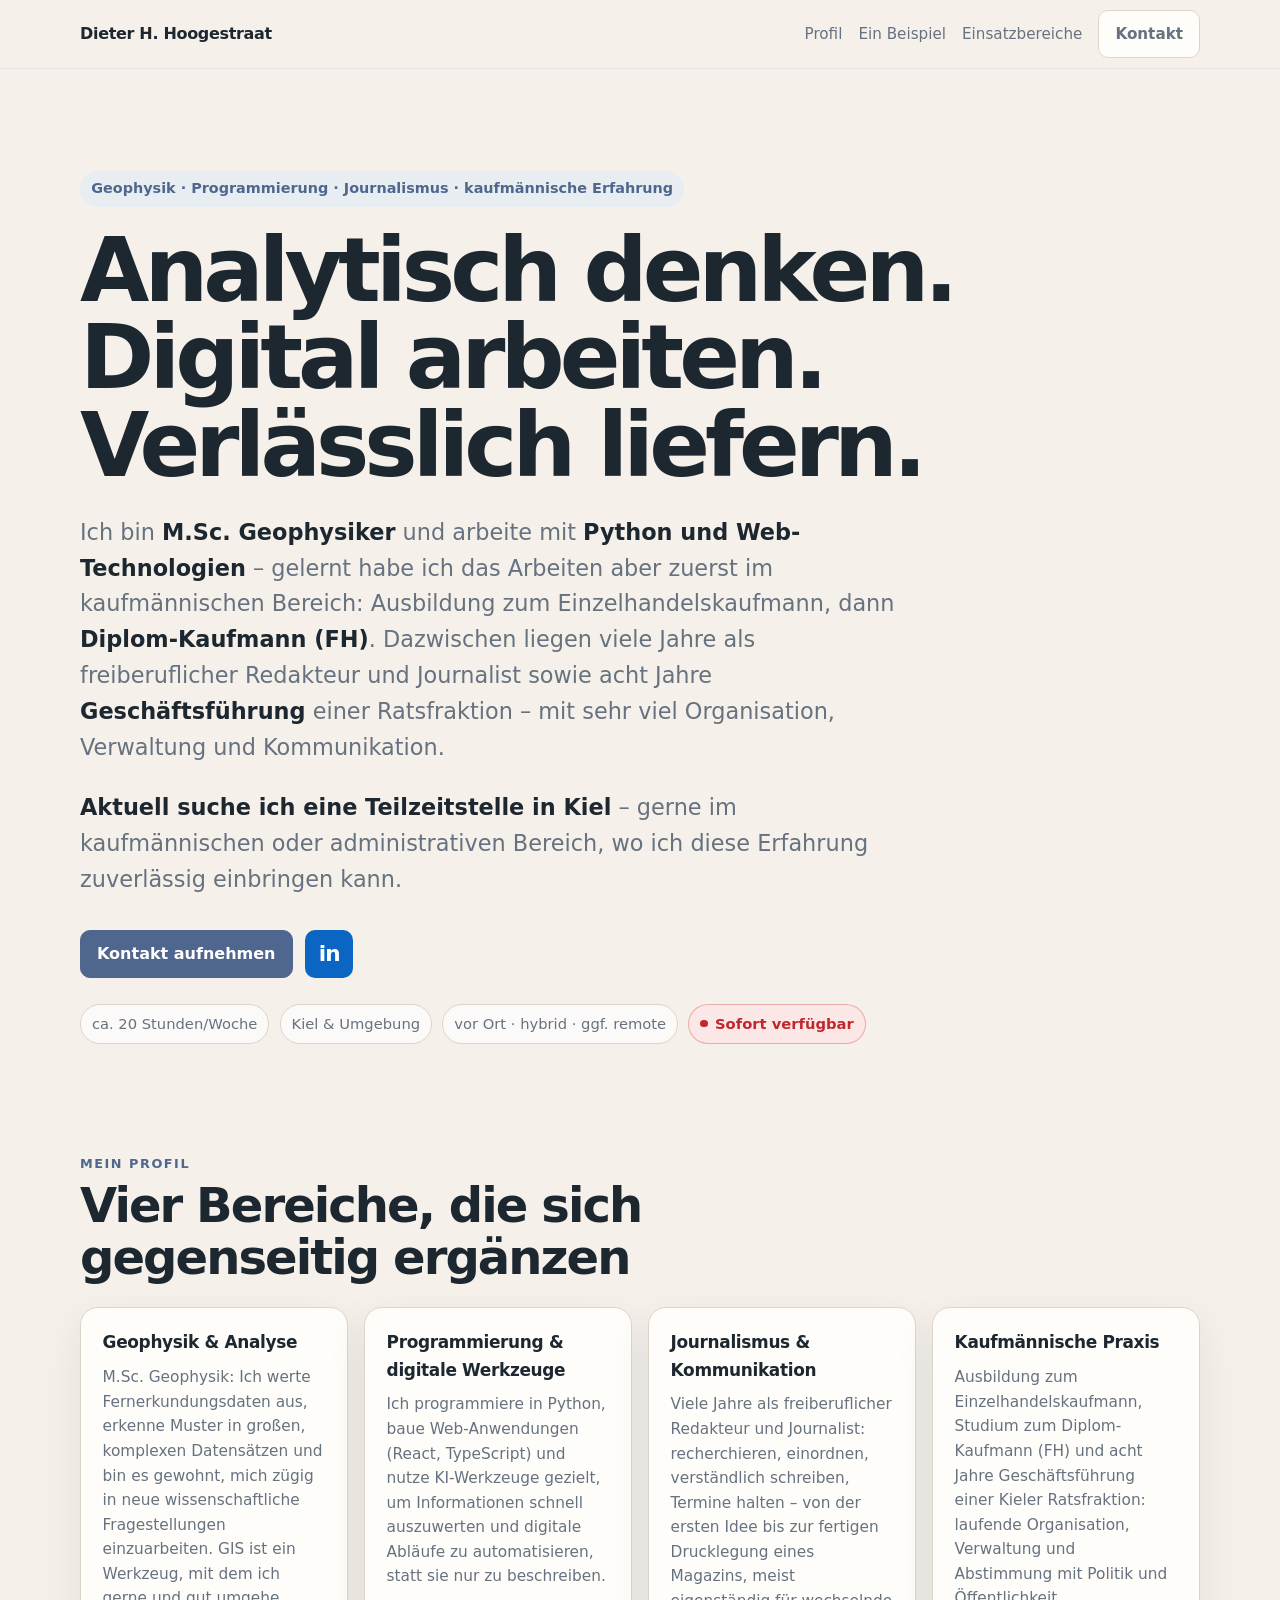
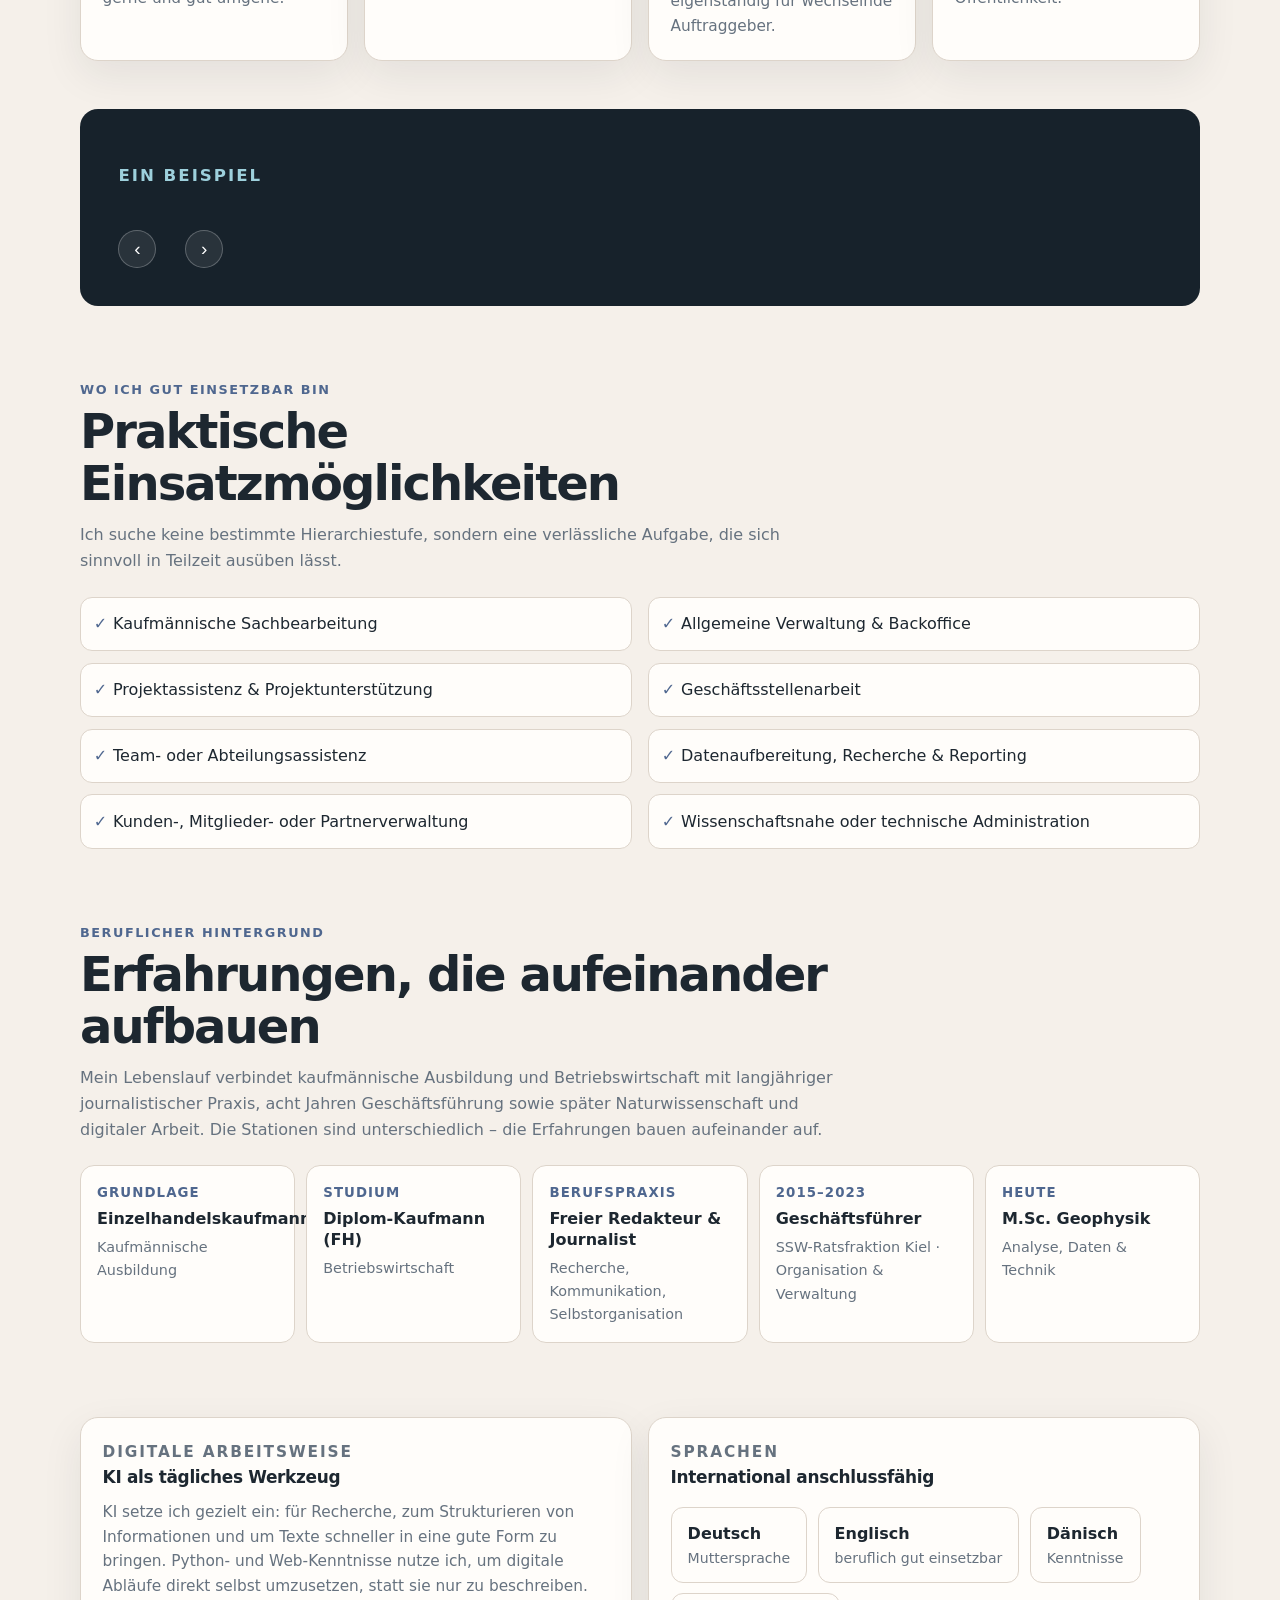
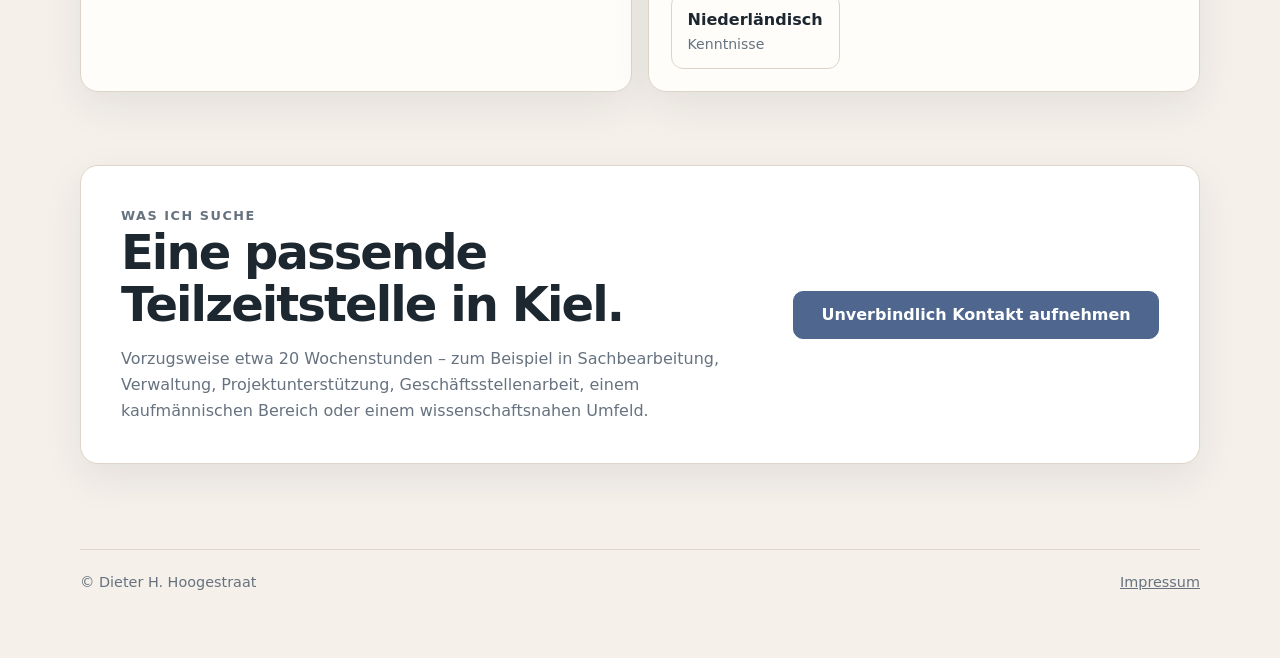
==== index.html @ 673c4070 "Added icons" ====
<!doctype html>
<html lang="de">
  <head>
    <meta charset="utf-8" />
    <meta name="viewport" content="width=device-width, initial-scale=1" />
    <meta
      name="description"
      content="Profil von Dieter Hoogestraat – Geophysik, Programmierung, Journalismus, Betriebswirtschaft und langjährige Berufserfahrung. Gesucht: Teilzeitstelle in Kiel."
    />
    <title>
      Dieter Hoogestraat – Geophysik, Programmierung, Kommunikation &
      Berufserfahrung
    </title>
    <link rel="shortcut icon" href="./favicon.ico" />
    <link rel="apple-touch-icon" href="./hog-apple.png" />
    <link rel="stylesheet" href="profile.css" />
  </head>

  <body>
    <header class="topbar">
      <div class="wrap nav">
        <a class="brand" href="#top">Dieter H. Hoogestraat</a>
        <nav class="navlinks" aria-label="Seitennavigation">
          <a href="#profil">Profil</a>
          <a href="#beispiel">Ein Beispiel</a>
          <a href="#einsatz">Einsatzbereiche</a>
          <a href="#kontakt" class="button">Kontakt</a>
        </nav>
      </div>
    </header>

    <main id="top">
      <section class="hero">
        <div class="wrap">
          <span class="eyebrow"
            >Geophysik · Programmierung · Journalismus · kaufmännische
            Erfahrung</span
          >

          <h1>
            Analytisch denken.<br />Digital arbeiten.<br />Verlässlich liefern.
          </h1>

          <p class="hero-lead">
            Ich bin <strong>M.Sc. Geophysiker</strong> und arbeite mit
            <strong>Python und Web-Technologien</strong> – gelernt habe ich das
            Arbeiten aber zuerst im kaufmännischen Bereich: Ausbildung zum
            Einzelhandelskaufmann, dann <strong>Diplom-Kaufmann (FH)</strong>.
            Dazwischen liegen viele Jahre als freiberuflicher Redakteur und
            Journalist sowie acht Jahre <strong>Geschäftsführung</strong> einer
            Ratsfraktion – mit sehr viel Organisation, Verwaltung und
            Kommunikation.
          </p>

          <p class="hero-lead">
            <strong>Aktuell suche ich eine Teilzeitstelle in Kiel</strong> –
            gerne im kaufmännischen oder administrativen Bereich, wo ich diese
            Erfahrung zuverlässig einbringen kann.
          </p>

          <div class="hero-actions">
            <!-- TODO: E-Mail-Adresse ersetzen -->
            <a class="button primary" href="mailto:DEINE-EMAIL@BEISPIEL.DE"
              >Kontakt aufnehmen</a
            >
            <a
              class="button linkedin"
              href="https://www.linkedin.com/in/dieter-hoogestraat-08497648/"
              target="_blank"
              rel="noopener noreferrer"
              aria-label="LinkedIn-Profil von Dieter Hoogestraat"
              title="LinkedIn-Profil"
              >in</a
            >
          </div>

          <div class="facts" aria-label="Rahmendaten">
            <span class="fact">ca. 20 Stunden/Woche</span>
            <span class="fact">Kiel & Umgebung</span>
            <span class="fact">vor Ort · hybrid · ggf. remote</span>
            <span class="fact status"
              ><span class="status-dot" aria-hidden="true"></span>Sofort
              verfügbar</span
            >
          </div>
        </div>
      </section>

      <section id="profil">
        <div class="wrap">
          <div class="section-head">
            <p class="section-kicker">Mein Profil</p>
            <h2>Vier Bereiche, die sich gegenseitig ergänzen</h2>
          </div>

          <div class="grid four">
            <article class="card">
              <h3>Geophysik & Analyse</h3>
              <p>
                M.Sc. Geophysik: Ich werte Fernerkundungsdaten aus, erkenne
                Muster in großen, komplexen Datensätzen und bin es gewohnt, mich
                zügig in neue wissenschaftliche Fragestellungen einzuarbeiten.
                GIS ist ein Werkzeug, mit dem ich gerne und gut umgehe.
              </p>
            </article>

            <article class="card">
              <h3>Programmierung & digitale Werkzeuge</h3>
              <p>
                Ich programmiere in Python, baue Web-Anwendungen (React,
                TypeScript) und nutze KI-Werkzeuge gezielt, um Informationen
                schnell auszuwerten und digitale Abläufe zu automatisieren,
                statt sie nur zu beschreiben.
              </p>
            </article>

            <article class="card">
              <h3>Journalismus & Kommunikation</h3>
              <p>
                Viele Jahre als freiberuflicher Redakteur und Journalist:
                recherchieren, einordnen, verständlich schreiben, Termine halten
                – von der ersten Idee bis zur fertigen Drucklegung eines
                Magazins, meist eigenständig für wechselnde Auftraggeber.
              </p>
            </article>

            <article class="card">
              <h3>Kaufmännische Praxis</h3>
              <p>
                Ausbildung zum Einzelhandelskaufmann, Studium zum
                Diplom-Kaufmann (FH) und acht Jahre Geschäftsführung einer
                Kieler Ratsfraktion: laufende Organisation, Verwaltung und
                Abstimmung mit Politik und Öffentlichkeit.
              </p>
            </article>
          </div>

          <div class="bridge" id="beispiel">
            <p class="section-kicker">Ein Beispiel</p>

            <noscript>
              <style>
                #beispiel .slider {
                  display: none;
                }
              </style>
              <h2>Warum Projektassistenz besonders gut passt</h2>
              <p>
                In der Projektassistenz treffen meine bisherigen Stationen
                besonders deutlich aufeinander: Acht Jahre habe ich als
                Geschäftsführer einer Ratsfraktion Sitzungen vorbereitet,
                Termine koordiniert und zwischen Politik, Verwaltung und
                Öffentlichkeit vermittelt. Als Journalist habe ich gelernt, mich
                schnell in neue Themen einzuarbeiten und komplexe Sachverhalte
                verständlich aufzubereiten. Mit dem Geophysik-Studium verstehe
                ich fachliche Zusammenhänge auch in technischen und
                wissenschaftlichen Projekten selbst und kann mit Spezialistinnen
                und Spezialisten auf Augenhöhe sprechen. Genauso gut passen
                Aufgaben in Verwaltung oder an der Schnittstelle zwischen
                Fachlichkeit und Organisation zu mir. Besonders reizen mich
                dabei Aufgaben, bei denen es nicht nur um das Wie der
                Organisation geht, sondern auch um das Was.
              </p>
            </noscript>

            <div
              class="slider"
              data-slider
              role="region"
              aria-roledescription="Karussell"
              aria-label="Beispiele meiner Erfahrung"
            >
              <div class="slider-track" data-slider-track></div>
              <div class="slider-controls">
                <button
                  type="button"
                  class="slider-btn"
                  data-slider-prev
                  aria-label="Vorheriges Beispiel"
                >
                  ‹
                </button>
                <div class="slider-dots" data-slider-dots></div>
                <button
                  type="button"
                  class="slider-btn"
                  data-slider-next
                  aria-label="Nächstes Beispiel"
                >
                  ›
                </button>
              </div>
            </div>
          </div>
        </div>
      </section>

      <section id="einsatz">
        <div class="wrap">
          <div class="section-head">
            <p class="section-kicker">Wo ich gut einsetzbar bin</p>
            <h2>Praktische Einsatzmöglichkeiten</h2>
            <p class="section-copy">
              Ich suche keine bestimmte Hierarchiestufe, sondern eine
              verlässliche Aufgabe, die sich sinnvoll in Teilzeit ausüben lässt.
            </p>
          </div>

          <ul class="role-list">
            <li>Kaufmännische Sachbearbeitung</li>
            <li>Allgemeine Verwaltung & Backoffice</li>
            <li>Projektassistenz & Projektunterstützung</li>
            <li>Geschäftsstellenarbeit</li>
            <li>Team- oder Abteilungsassistenz</li>
            <li>Datenaufbereitung, Recherche & Reporting</li>
            <li>Kunden-, Mitglieder- oder Partnerverwaltung</li>
            <li>Wissenschaftsnahe oder technische Administration</li>
          </ul>
        </div>
      </section>

      <section id="hintergrund">
        <div class="wrap">
          <div class="section-head">
            <p class="section-kicker">Beruflicher Hintergrund</p>
            <h2>Erfahrungen, die aufeinander aufbauen</h2>
            <p class="section-copy">
              Mein Lebenslauf verbindet kaufmännische Ausbildung und
              Betriebswirtschaft mit langjähriger journalistischer Praxis, acht
              Jahren Geschäftsführung sowie später Naturwissenschaft und
              digitaler Arbeit. Die Stationen sind unterschiedlich – die
              Erfahrungen bauen aufeinander auf.
            </p>
          </div>

          <div class="timeline">
            <div class="step">
              <small>Grundlage</small>
              <strong>Einzelhandelskaufmann</strong>
              <span>Kaufmännische Ausbildung</span>
            </div>

            <div class="step">
              <small>Studium</small>
              <strong>Diplom-Kaufmann (FH)</strong>
              <span>Betriebswirtschaft</span>
            </div>

            <div class="step">
              <small>Berufspraxis</small>
              <strong>Freier Redakteur & Journalist</strong>
              <span>Recherche, Kommunikation, Selbstorganisation</span>
            </div>

            <div class="step">
              <small>2015–2023</small>
              <strong>Geschäftsführer</strong>
              <span>SSW-Ratsfraktion Kiel · Organisation & Verwaltung</span>
            </div>

            <div class="step">
              <small>Heute</small>
              <strong>M.Sc. Geophysik</strong>
              <span>Analyse, Daten & Technik</span>
            </div>
          </div>
        </div>
      </section>

      <section>
        <div class="wrap">
          <div class="grid two">
            <article class="card">
              <p class="section-kicker">Digitale Arbeitsweise</p>
              <h3>KI als tägliches Werkzeug</h3>
              <p>
                KI setze ich gezielt ein: für Recherche, zum Strukturieren von
                Informationen und um Texte schneller in eine gute Form zu
                bringen. Python- und Web-Kenntnisse nutze ich, um digitale
                Abläufe direkt selbst umzusetzen, statt sie nur zu beschreiben.
              </p>
            </article>

            <article class="card">
              <p class="section-kicker">Sprachen</p>
              <h3>International anschlussfähig</h3>
              <div class="languages">
                <div class="language">
                  <strong>Deutsch</strong>
                  <span>Muttersprache</span>
                </div>
                <div class="language">
                  <strong>Englisch</strong>
                  <span>beruflich gut einsetzbar</span>
                </div>
                <div class="language">
                  <strong>Dänisch</strong>
                  <span>Kenntnisse</span>
                </div>
                <div class="language">
                  <strong>Niederländisch</strong>
                  <span>Kenntnisse</span>
                </div>
              </div>
            </article>
          </div>
        </div>
      </section>

      <section id="kontakt">
        <div class="wrap">
          <div class="callout">
            <div>
              <p class="section-kicker">Was ich suche</p>
              <h2>Eine passende Teilzeitstelle in Kiel.</h2>
              <p>
                Vorzugsweise etwa 20 Wochenstunden – zum Beispiel in
                Sachbearbeitung, Verwaltung, Projektunterstützung,
                Geschäftsstellenarbeit, einem kaufmännischen Bereich oder einem
                wissenschaftsnahen Umfeld.
              </p>
            </div>

            <div>
              <!-- TODO: E-Mail-Adresse ersetzen -->
              <a class="button primary" href="mailto:DEINE-EMAIL@BEISPIEL.DE">
                Unverbindlich Kontakt aufnehmen
              </a>
            </div>
          </div>
        </div>
      </section>
    </main>
    <footer>
      <div class="wrap footer-line">
        <span>© Dieter H. Hoogestraat</span>
        <span>
          <a href="legalnotice.html">Impressum</a>
        </span>
      </div>
    </footer>

    <script src="content.js"></script>
    <script src="slider.js"></script>
  </body>
</html>
---- profile.css ----
:root {
  --bg: #f5f0ea;
  --surface: #fffdfa;
  --text: #1d2730;
  --muted: #66727f;
  --line: #ddd4ca;
  --accent: #4f678f; /*#55758a;*/
  --accent-soft: #e7edf1;
  --accent-hover: #4e6698;
  --accent-red: #c1272d;
  --accent-red-soft: #fbe7e6;
  --dark: #17222b;
  --max: 1120px;
  --radius: 18px;
  --shadow: 0 14px 40px rgba(20, 35, 50, 0.08);
}

* {
  box-sizing: border-box;
}

html {
  scroll-behavior: smooth;
}

body {
  margin: 0;
  font-family:
    Inter,
    ui-sans-serif,
    system-ui,
    -apple-system,
    BlinkMacSystemFont,
    "Segoe UI",
    sans-serif;
  background: var(--bg);
  color: var(--text);
  line-height: 1.6;
  -webkit-font-smoothing: antialiased;
}

a {
  color: inherit;
}

.wrap {
  width: min(calc(100% - 2rem), var(--max));
  margin-inline: auto;
}

.topbar {
  position: sticky;
  top: 0;
  z-index: 10;
  backdrop-filter: blur(10px);
  background: rgba(245, 240, 234, 0.92);
  border-bottom: 1px solid rgba(223, 228, 232, 0.85);
}

.nav {
  min-height: 68px;
  display: flex;
  align-items: center;
  justify-content: space-between;
  gap: 1rem;
}

.brand {
  font-weight: 760;
  letter-spacing: -0.02em;
  text-decoration: none;
}

.navlinks {
  display: flex;
  gap: 1rem;
  align-items: center;
  flex-wrap: wrap;
  font-size: 0.95rem;
  color: var(--muted);
}

.navlinks a {
  text-decoration: none;
}
.navlinks a:hover {
  color: var(--text);
}

.hero {
  padding: 6.4rem 0 4.6rem;
}

.eyebrow {
  display: inline-flex;
  padding: 0.38rem 0.7rem;
  border-radius: 999px;
  background: var(--accent-soft);
  color: var(--accent);
  font-size: 0.9rem;
  font-weight: 750;
  margin-bottom: 1.25rem;
}

h1 {
  max-width: 960px;
  margin: 0;
  font-size: clamp(2.8rem, 7vw, 5.7rem);
  line-height: 0.98;
  letter-spacing: -0.055em;
}

.hero-lead {
  max-width: 830px;
  margin: 1.55rem 0 0;
  font-size: clamp(1.12rem, 2vw, 1.4rem);
  color: var(--muted);
}

.hero-lead strong {
  color: var(--text);
}

.hero-actions {
  display: flex;
  gap: 0.8rem;
  flex-wrap: wrap;
  margin-top: 2rem;
}

.button {
  display: inline-flex;
  align-items: center;
  justify-content: center;
  height: 48px;
  padding: 0.75rem 1rem;
  border-radius: 10px;
  font-weight: 700;
  text-decoration: none;
  border: 1px solid var(--line);
  background: var(--surface);
  transition: 160ms ease;
}

.button:hover {
  transform: translateY(-1px);
  box-shadow: 0 8px 22px rgba(20, 35, 50, 0.09);
}

.button.primary {
  color: #fff;
  border-color: var(--accent);
  background: var(--accent);
}

.button.primary:hover {
  border-color: var(--accent-hover);
  background: var(--accent-hover);
}

.button.linkedin {
  width: 48px;
  height: 48px;
  padding: 0;
  border: none;
  background: #0a66c2;
  color: #fff;
  font-size: 1.35rem;
  font-weight: 800;
  letter-spacing: -0.04em;
  line-height: 1;
}

.button.linkedin:hover {
  border-color: #004182;
  background: #004182;
}

.facts {
  display: flex;
  gap: 0.65rem;
  flex-wrap: wrap;
  margin-top: 1.6rem;
}

.fact {
  padding: 0.45rem 0.68rem;
  border: 1px solid var(--line);
  border-radius: 999px;
  background: rgba(255, 255, 255, 0.7);
  color: var(--muted);
  font-size: 0.92rem;
}
.fact.status {
  display: inline-flex;
  align-items: center;
  border-color: rgba(193, 39, 45, 0.3);
  background: var(--accent-red-soft);
  color: var(--accent-red);
  font-weight: 700;
}

.status-dot {
  display: inline-block;
  width: 0.5em;
  height: 0.5em;
  margin-right: 0.5em;
  border-radius: 50%;
  background: var(--accent-red);
}
section {
  padding: 2.3rem 0;
}

.section-head {
  max-width: 760px;
  margin-bottom: 1.45rem;
}

.section-kicker {
  margin: 0 0 0.35rem;
  font-size: 0.8rem;
  text-transform: uppercase;
  letter-spacing: 0.12em;
  font-weight: 800;
  color: var(--accent);
}

h2 {
  margin: 0;
  font-size: clamp(1.9rem, 4vw, 3rem);
  line-height: 1.08;
  letter-spacing: -0.04em;
}

.section-copy {
  color: var(--muted);
  margin-top: 0.8rem;
}

.grid {
  display: grid;
  gap: 1rem;
}

.grid.four {
  grid-template-columns: repeat(4, minmax(0, 1fr));
}
.grid.two {
  grid-template-columns: repeat(2, minmax(0, 1fr));
}

.card {
  background: var(--surface);
  border: 1px solid var(--line);
  border-radius: var(--radius);
  padding: 1.35rem;
  box-shadow: var(--shadow);
}

.card h3 {
  margin: 0 0 0.55rem;
  font-size: 1.06rem;
  letter-spacing: -0.02em;
}

.card p {
  margin: 0;
  color: var(--muted);
  font-size: 0.96rem;
}

.bridge {
  margin-top: 3rem;
  padding: clamp(1.5rem, 4vw, 2.4rem);
  border-radius: var(--radius);
  background: var(--dark);
  color: #fff;
}

.bridge .section-kicker {
  color: #9dd0dc;
}
.bridge h2 {
  color: #fff;
  max-width: 800px;
}

.bridge p {
  max-width: 840px;
  color: #ccd4da;
  font-size: 1.04rem;
  margin: 1rem 0 0;
}

.slider {
  margin-top: 1rem;
  overflow: hidden;
}

.slider-track {
  display: flex;
  transition: transform 500ms ease;
}

.slide {
  flex: 0 0 100%;
  min-width: 100%;
}

.slider-controls {
  display: flex;
  align-items: center;
  gap: 0.9rem;
  margin-top: 1.5rem;
}

.slider-btn {
  display: inline-flex;
  align-items: center;
  justify-content: center;
  width: 38px;
  height: 38px;
  flex: 0 0 auto;
  border-radius: 50%;
  border: 1px solid rgba(255, 255, 255, 0.25);
  background: rgba(255, 255, 255, 0.08);
  color: #fff;
  font-size: 1.2rem;
  line-height: 1;
  cursor: pointer;
  transition: 160ms ease;
}

.slider-btn:hover {
  background: rgba(255, 255, 255, 0.18);
}

.slider-dots {
  display: flex;
  gap: 0.5rem;
}

.slider-dot {
  width: 8px;
  height: 8px;
  padding: 0;
  border: none;
  border-radius: 50%;
  background: rgba(255, 255, 255, 0.3);
  cursor: pointer;
}

.slider-dot[aria-current="true"] {
  background: #9dd0dc;
}

.slider-btn:focus-visible,
.slider-dot:focus-visible {
  outline: 2px solid #9dd0dc;
  outline-offset: 2px;
}

@media (prefers-reduced-motion: reduce) {
  .slider-track {
    transition: none;
  }
}

.role-list {
  display: grid;
  grid-template-columns: repeat(2, minmax(0, 1fr));
  gap: 0.7rem 1rem;
  margin: 0;
  padding: 0;
  list-style: none;
}

.role-list li {
  position: relative;
  padding: 0.85rem 0.9rem 0.85rem 2rem;
  background: var(--surface);
  border: 1px solid var(--line);
  border-radius: 12px;
}

.role-list li::before {
  content: "✓";
  position: absolute;
  left: 0.8rem;
  color: var(--accent);
  font-weight: 800;
}

.timeline {
  display: grid;
  grid-template-columns: repeat(5, minmax(0, 1fr));
  gap: 0.7rem;
}

.step {
  background: var(--surface);
  border: 1px solid var(--line);
  border-radius: 14px;
  padding: 1rem;
  min-height: 122px;
}

.step small {
  display: block;
  margin-bottom: 0.35rem;
  color: var(--accent);
  font-weight: 800;
  text-transform: uppercase;
  letter-spacing: 0.08em;
}

.step strong {
  display: block;
  font-size: 1rem;
  line-height: 1.3;
}

.step span {
  display: block;
  margin-top: 0.4rem;
  color: var(--muted);
  font-size: 0.9rem;
}

.languages {
  display: flex;
  flex-wrap: wrap;
  gap: 0.65rem;
  margin-top: 1rem;
}

.language {
  background: var(--surface);
  border: 1px solid var(--line);
  border-radius: 12px;
  padding: 0.8rem 1rem;
}

.language strong,
.language span {
  display: block;
}
.language span {
  color: var(--muted);
  font-size: 0.88rem;
}

.callout {
  border-radius: var(--radius);
  background: #fff;
  border: 1px solid var(--line);
  box-shadow: var(--shadow);
  padding: clamp(1.5rem, 4vw, 2.5rem);
  display: grid;
  grid-template-columns: 1.4fr 0.8fr;
  gap: 2rem;
  align-items: center;
}

.callout p {
  color: var(--muted);
  margin-bottom: 0;
}

.callout .button {
  width: 100%;
}

footer {
  padding: 3rem 0 4rem;
  color: var(--muted);
  font-size: 0.9rem;
}

.footer-line {
  display: flex;
  justify-content: space-between;
  gap: 1rem;
  flex-wrap: wrap;
  border-top: 1px solid var(--line);
  padding-top: 1.3rem;
}

@media (max-width: 900px) {
  .grid.four,
  .timeline {
    grid-template-columns: repeat(2, minmax(0, 1fr));
  }
  .callout {
    grid-template-columns: 1fr;
  }
}

@media (max-width: 680px) {
  .hero {
    padding-top: 4.5rem;
  }
  .navlinks a:not(.button) {
    display: none;
  }
  .grid.four,
  .grid.two,
  .role-list,
  .timeline {
    grid-template-columns: 1fr;
  }
  h1 {
    font-size: clamp(2.45rem, 14vw, 4.2rem);
  }
}

@media print {
  .topbar,
  .hero-actions {
    display: none;
  }
  body {
    background: #fff;
  }
  .card,
  .step,
  .role-list li,
  .callout {
    box-shadow: none;
  }
  section {
    break-inside: avoid;
  }
  .slider-controls {
    display: none;
  }
  .slider-track {
    display: block;
    transform: none !important;
  }
  .slide {
    display: block !important;
  }
}
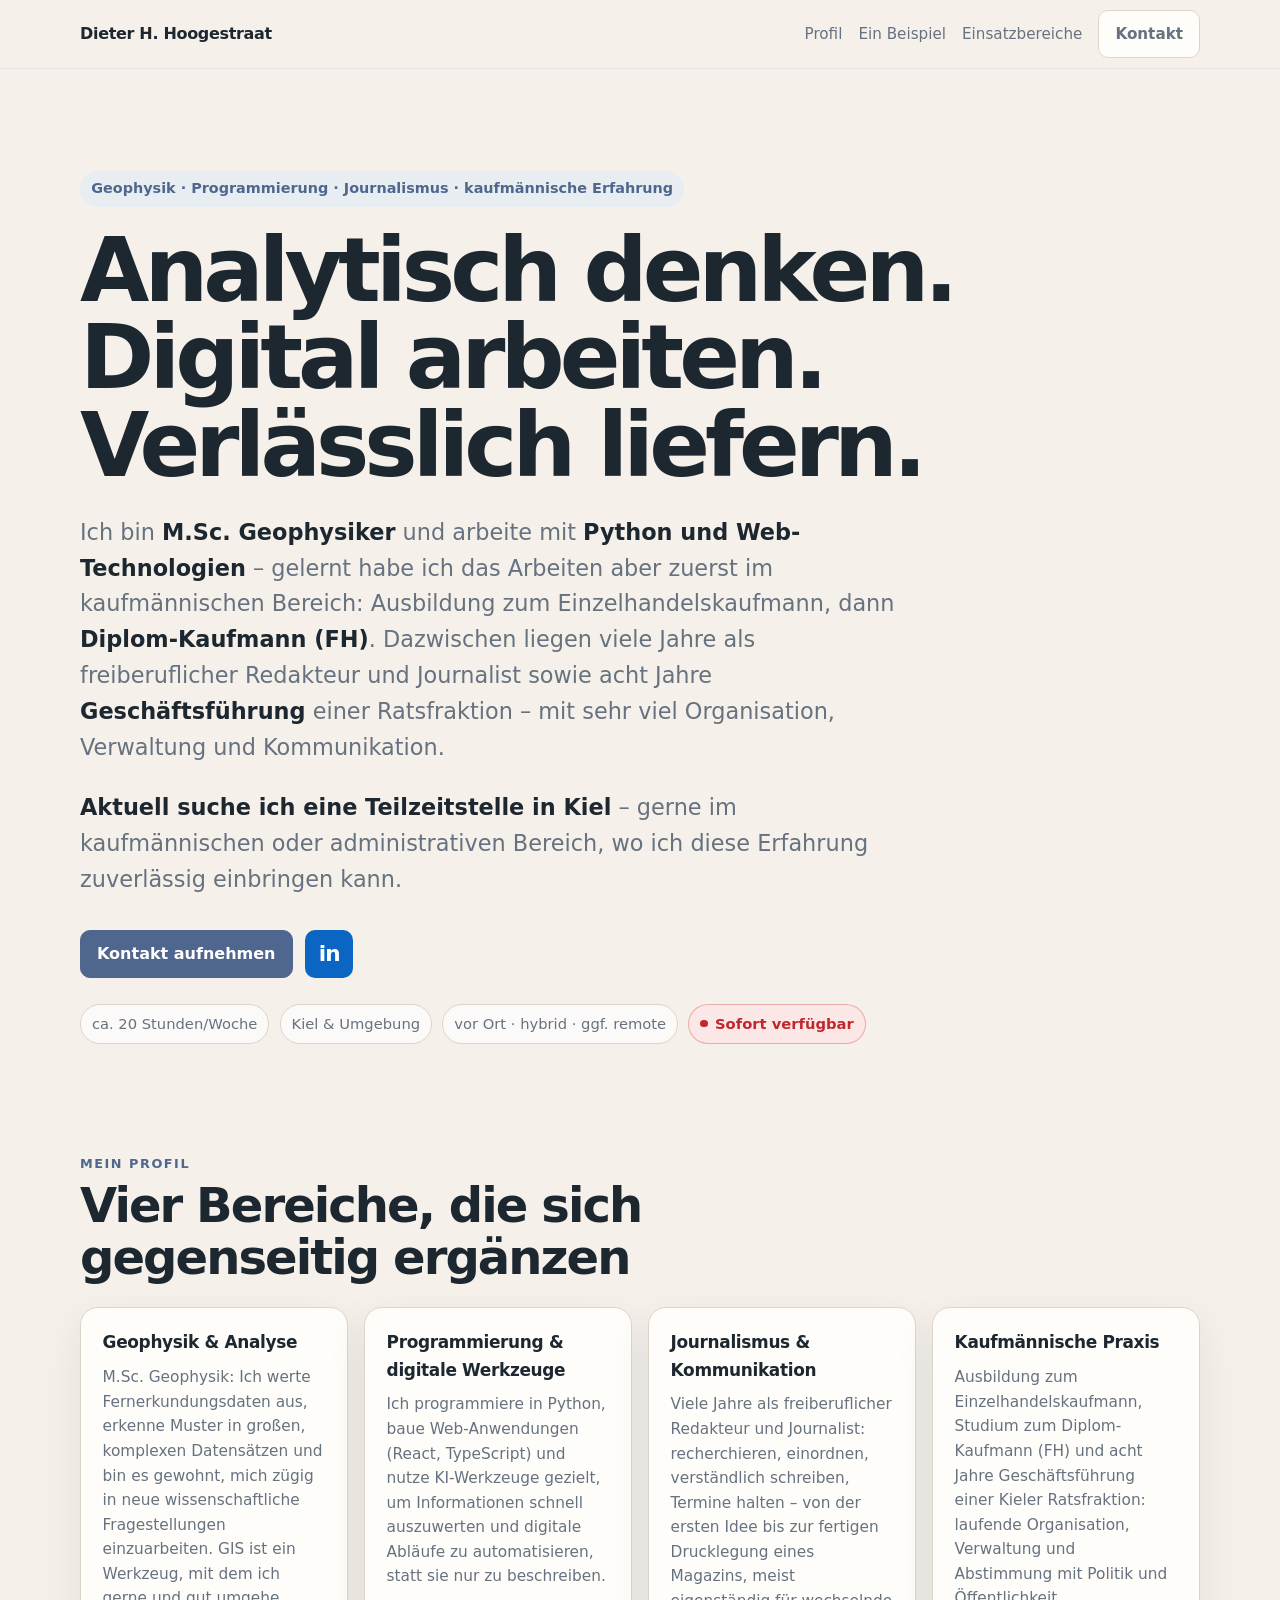
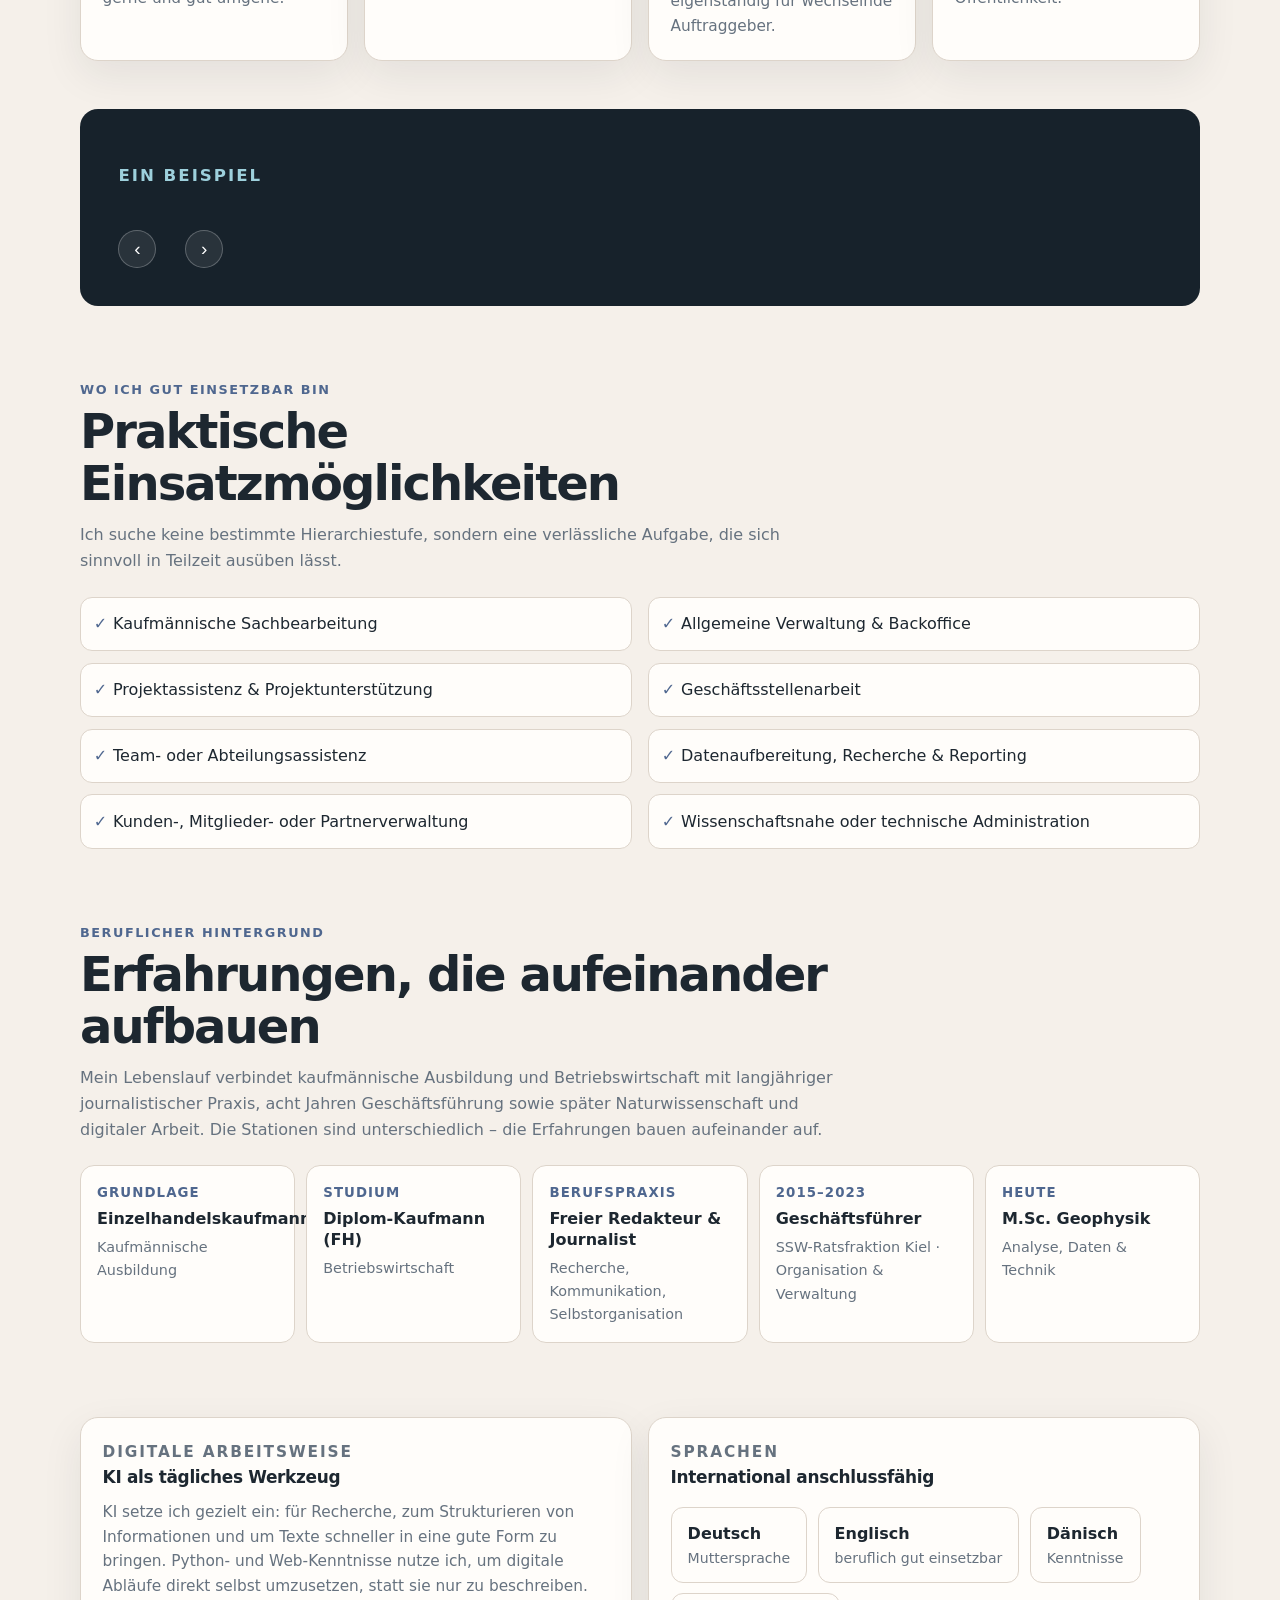
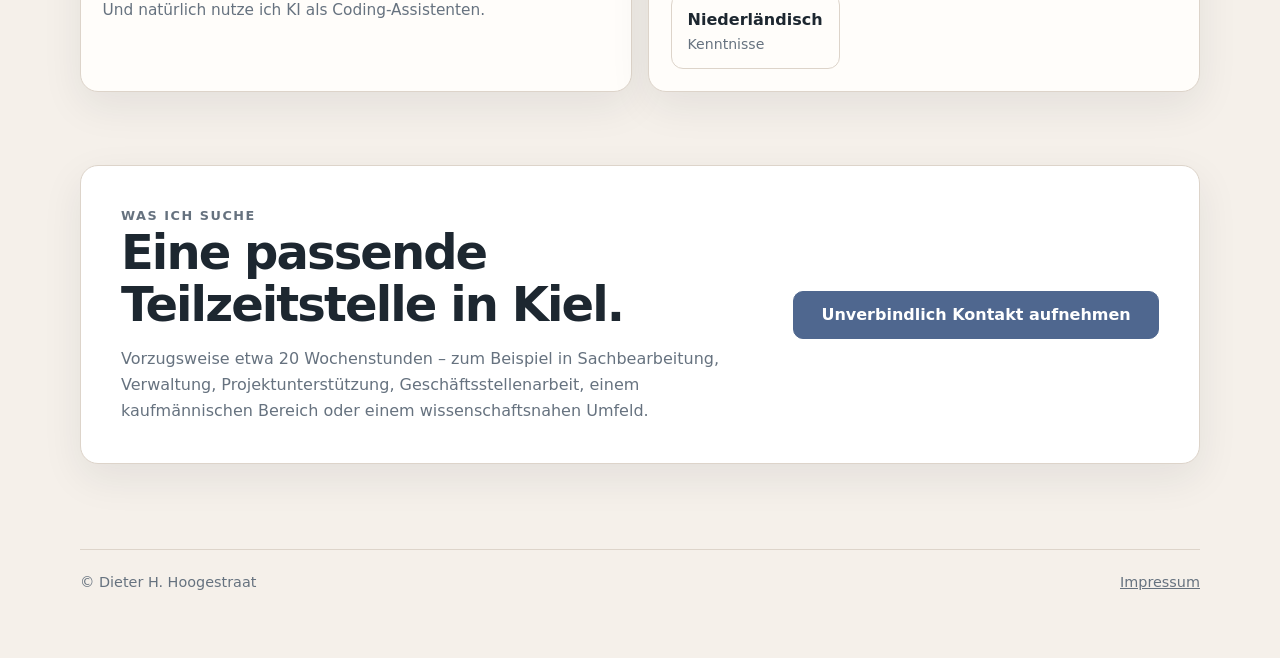
==== commit b74233df: "Added the coding assistent remark" ====
--- a/index.html
+++ b/index.html
@@ -278,6 +278,7 @@
                 Informationen und um Texte schneller in eine gute Form zu
                 bringen. Python- und Web-Kenntnisse nutze ich, um digitale
                 Abläufe direkt selbst umzusetzen, statt sie nur zu beschreiben.
+                Und natürlich nutze ich KI als Coding-Assistenten.
               </p>
             </article>
 
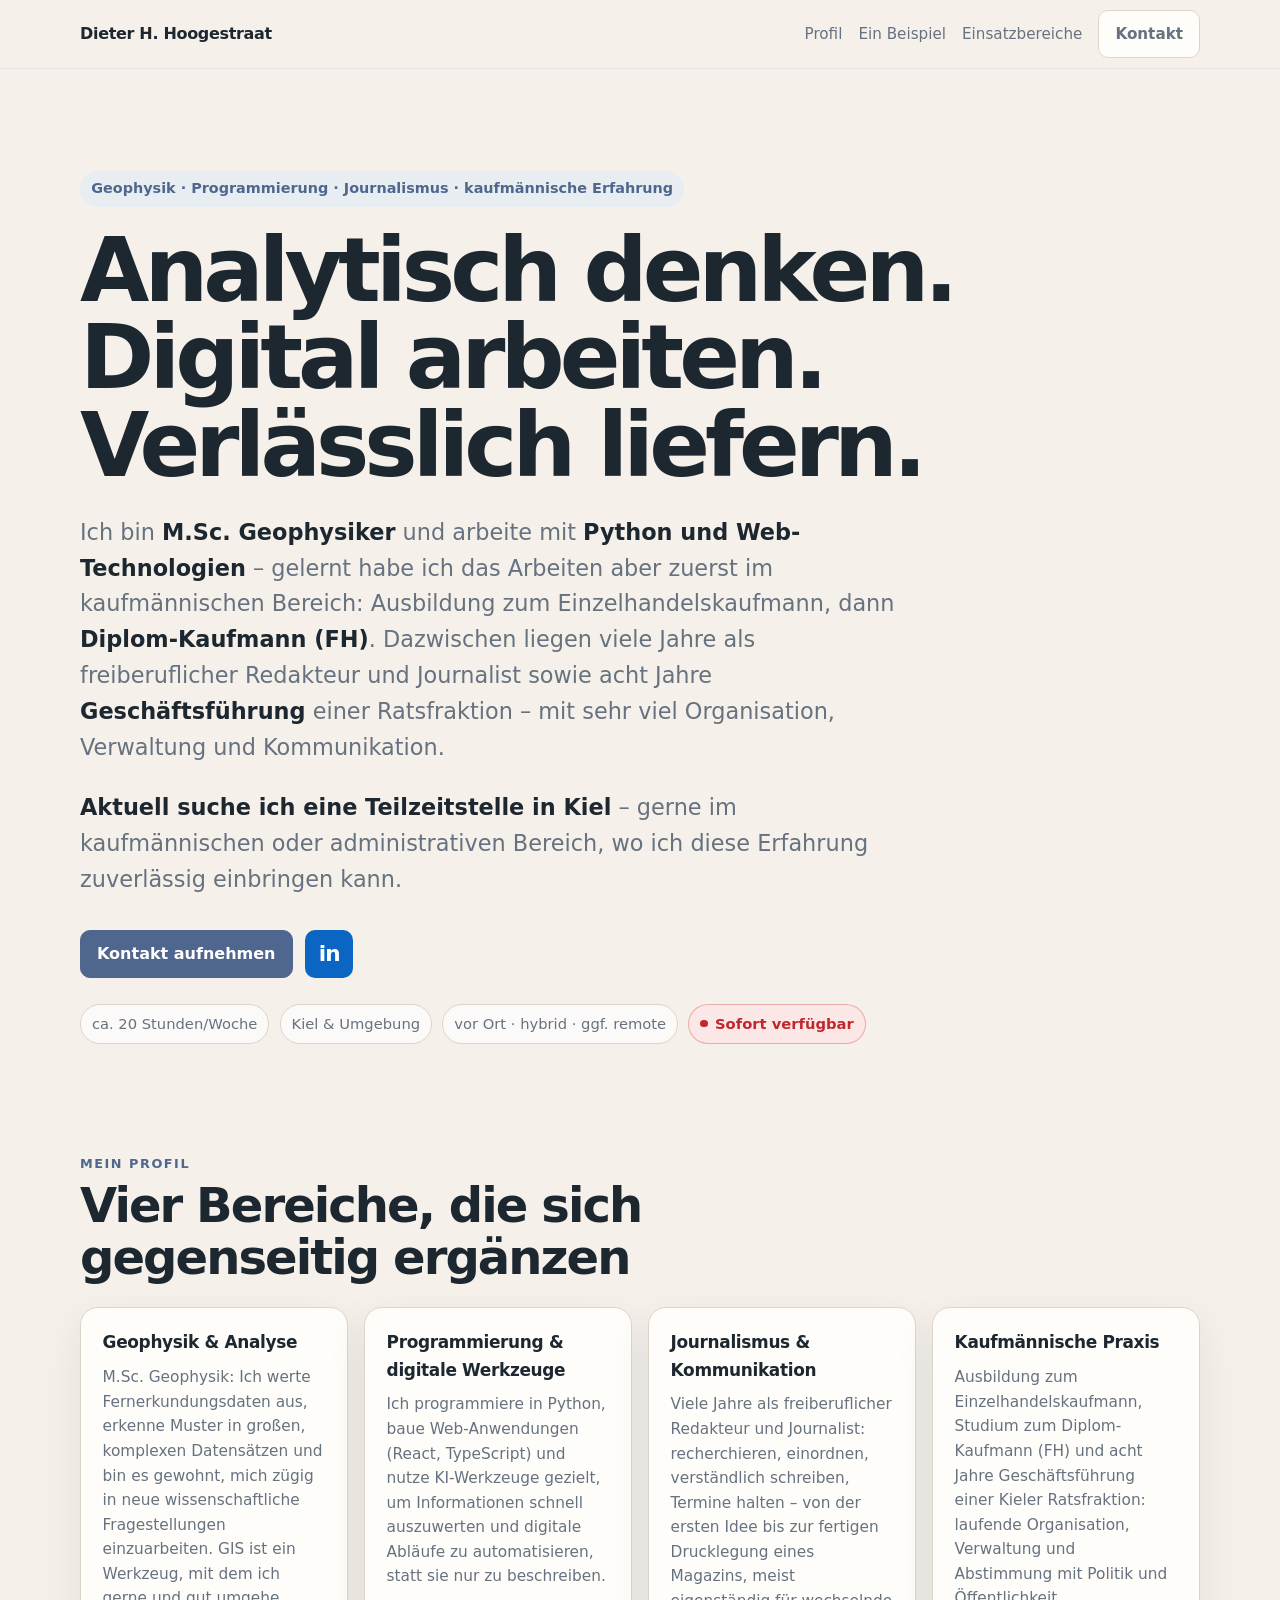
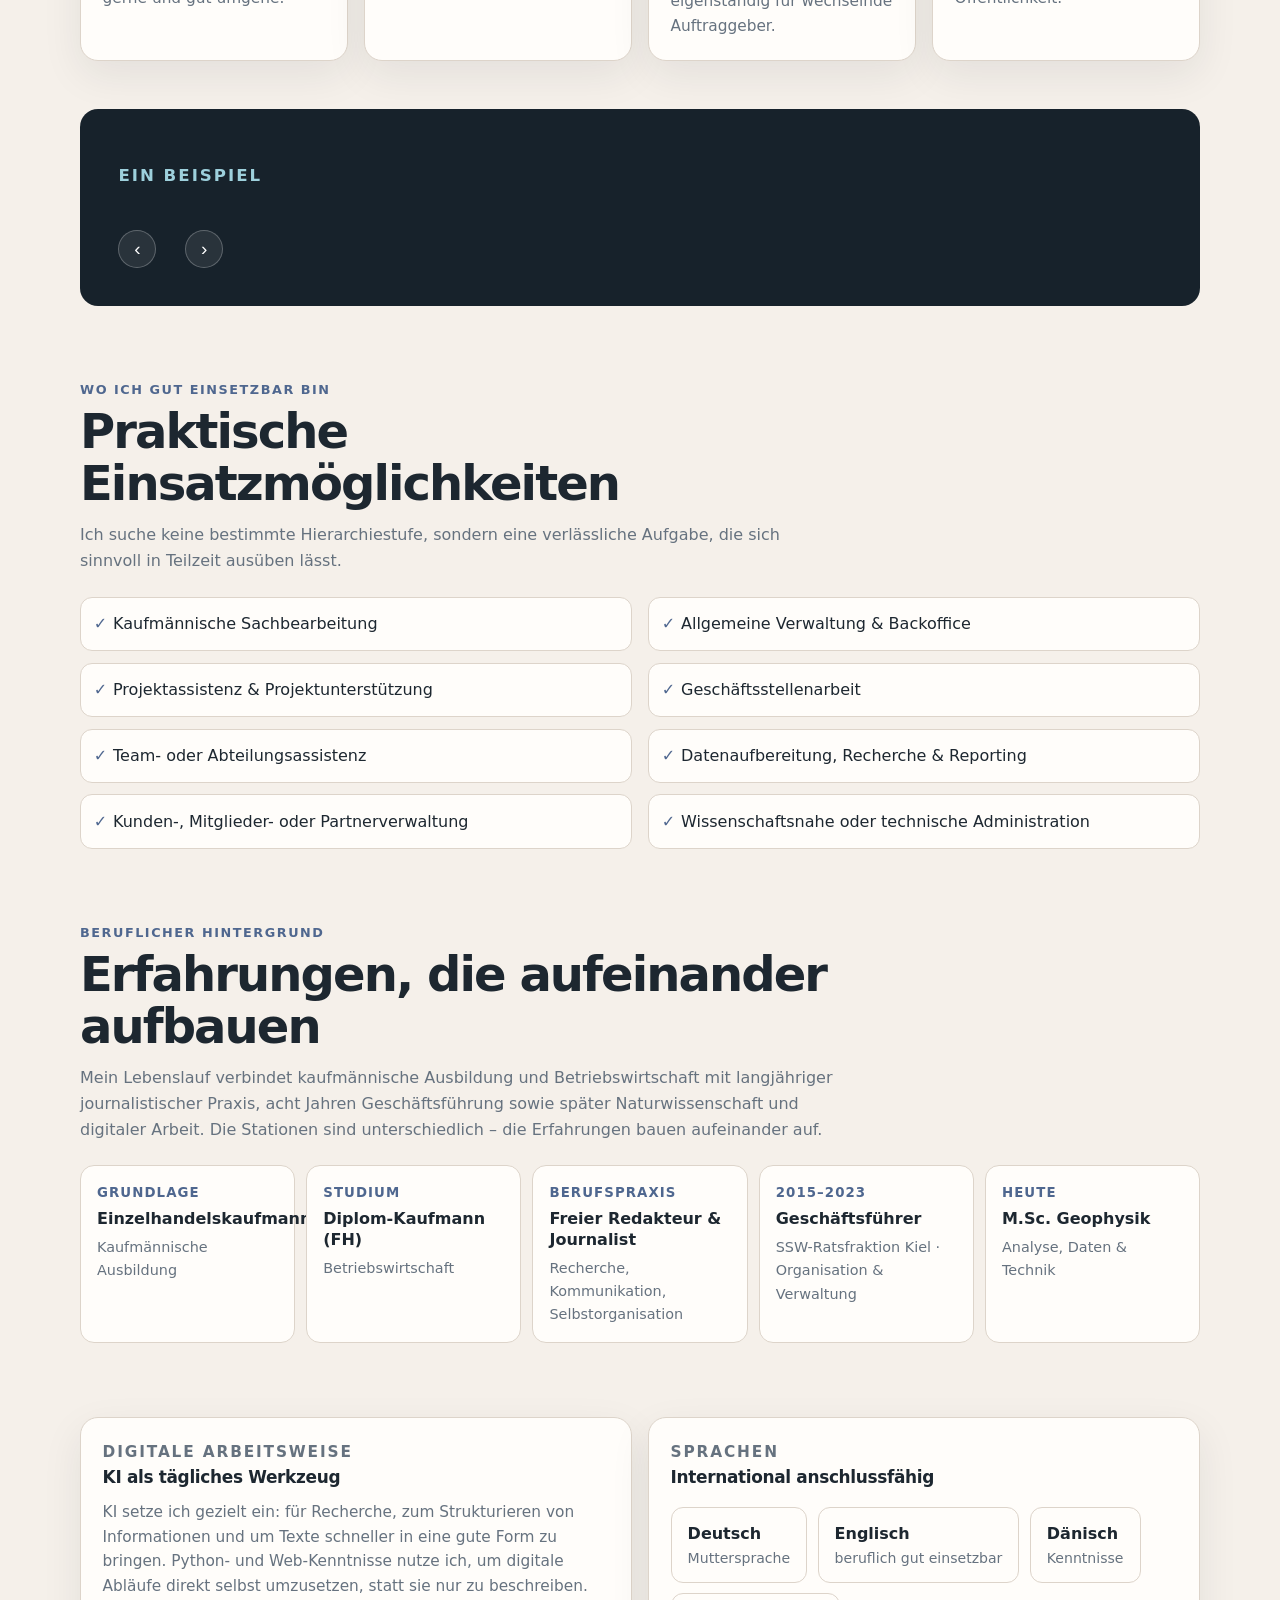
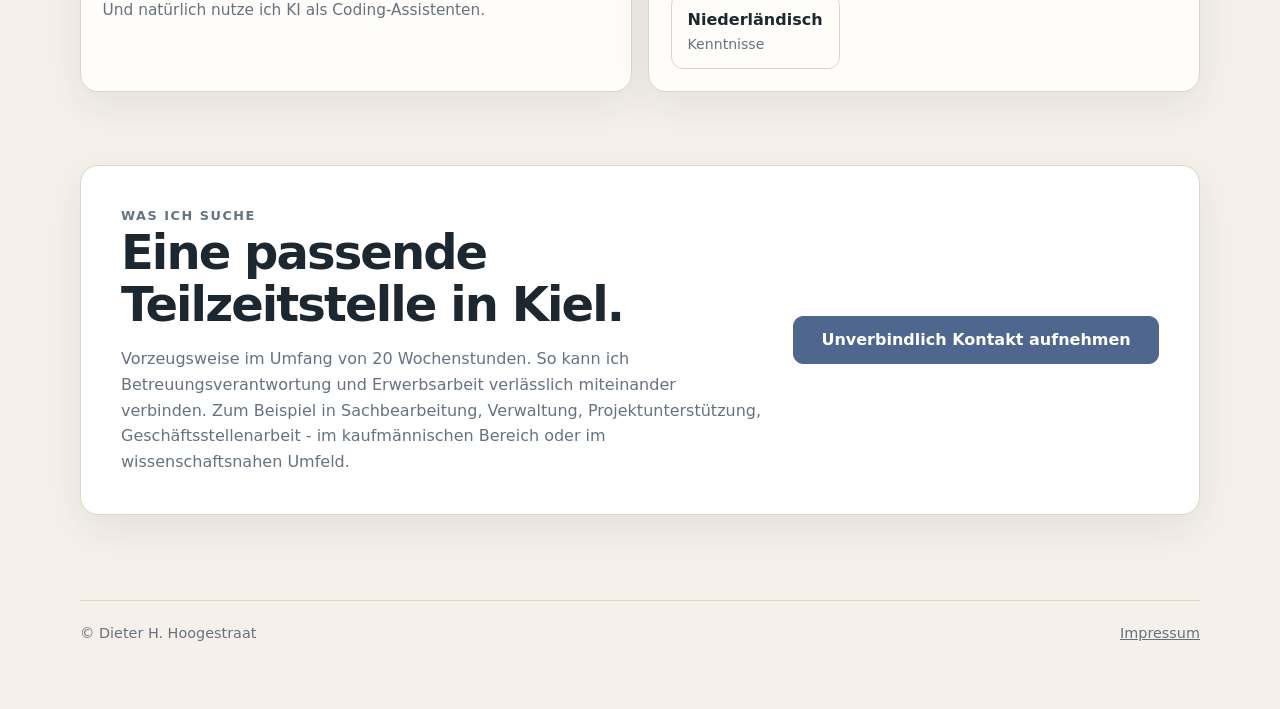
==== commit e98010fb: "Typos and editing" ====
--- a/index.html
+++ b/index.html
@@ -315,10 +315,11 @@
               <p class="section-kicker">Was ich suche</p>
               <h2>Eine passende Teilzeitstelle in Kiel.</h2>
               <p>
-                Vorzugsweise etwa 20 Wochenstunden – zum Beispiel in
-                Sachbearbeitung, Verwaltung, Projektunterstützung,
-                Geschäftsstellenarbeit, einem kaufmännischen Bereich oder einem
-                wissenschaftsnahen Umfeld.
+                Vorzeugsweise im Umfang von 20 Wochenstunden. So kann ich
+                Betreuungsverantwortung und Erwerbsarbeit verlässlich
+                miteinander verbinden. Zum Beispiel in Sachbearbeitung,
+                Verwaltung, Projektunterstützung, Geschäftsstellenarbeit - im
+                kaufmännischen Bereich oder im wissenschaftsnahen Umfeld.
               </p>
             </div>
 
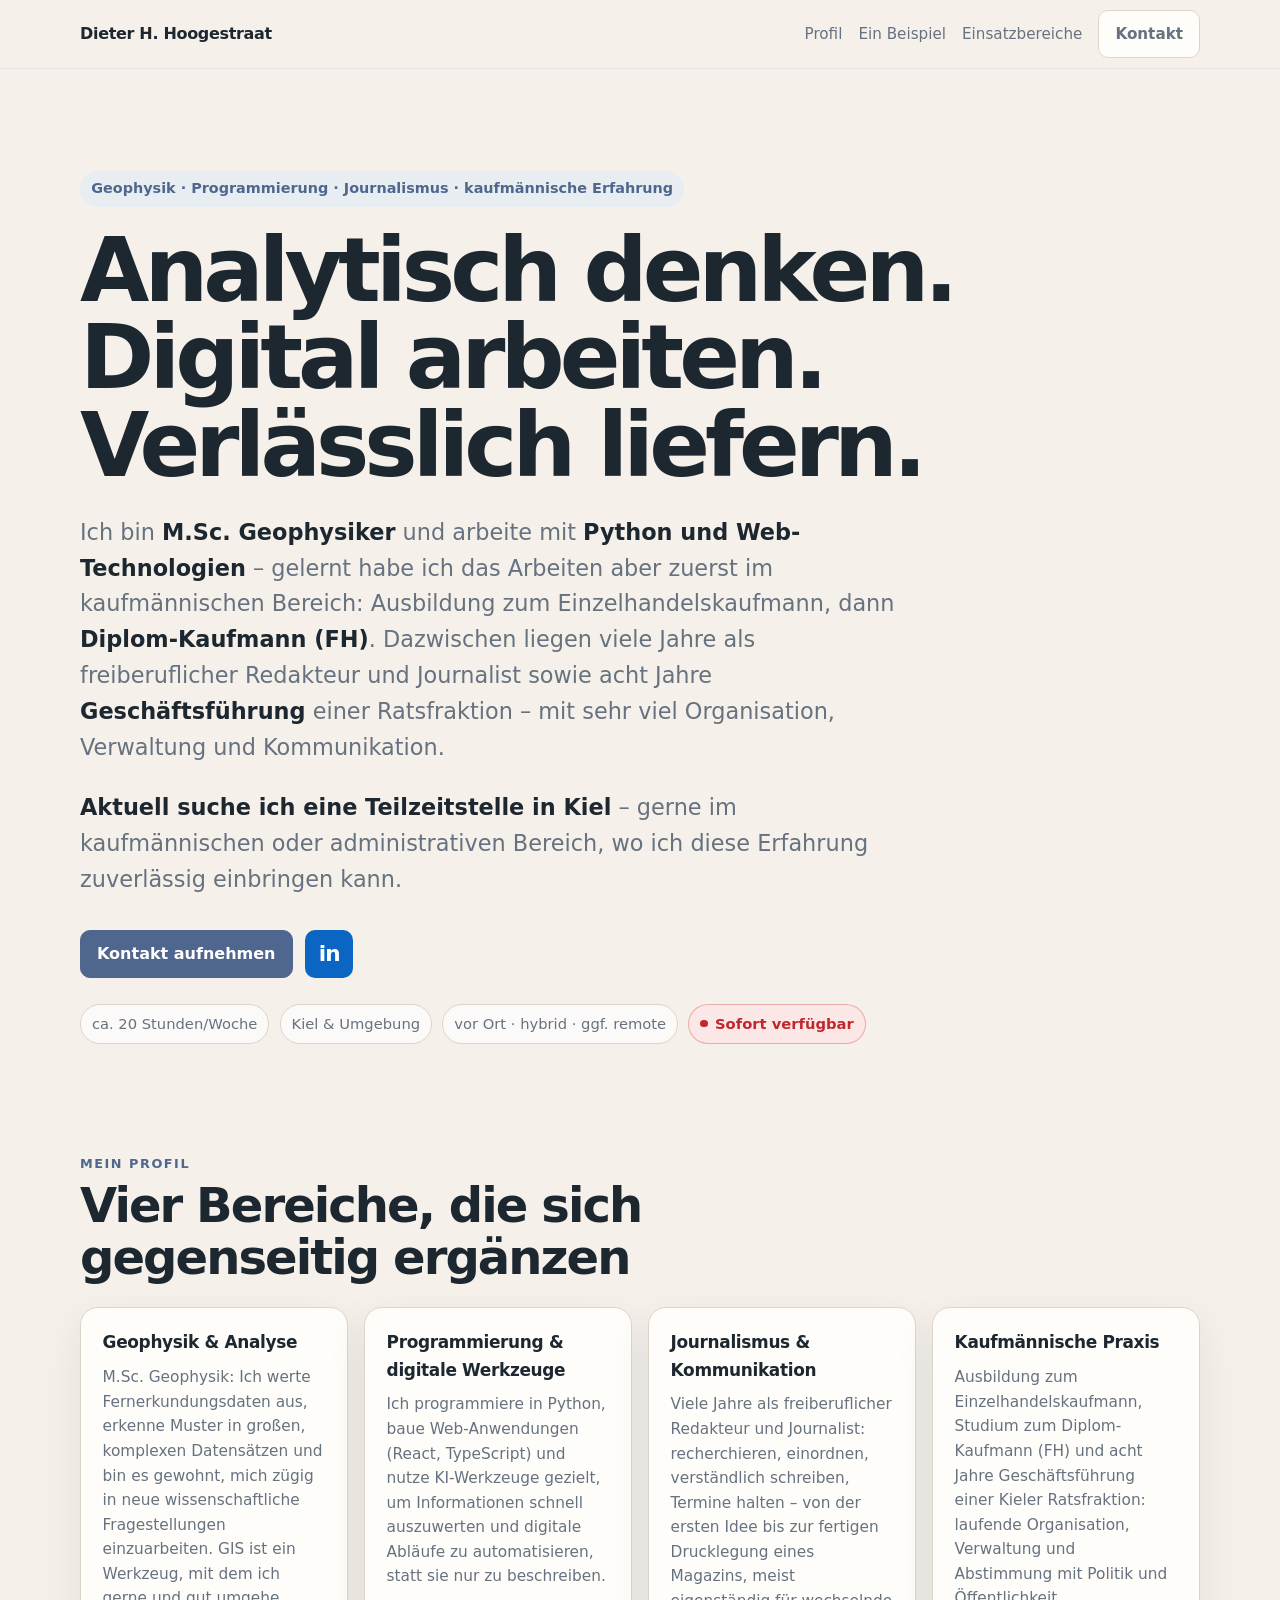
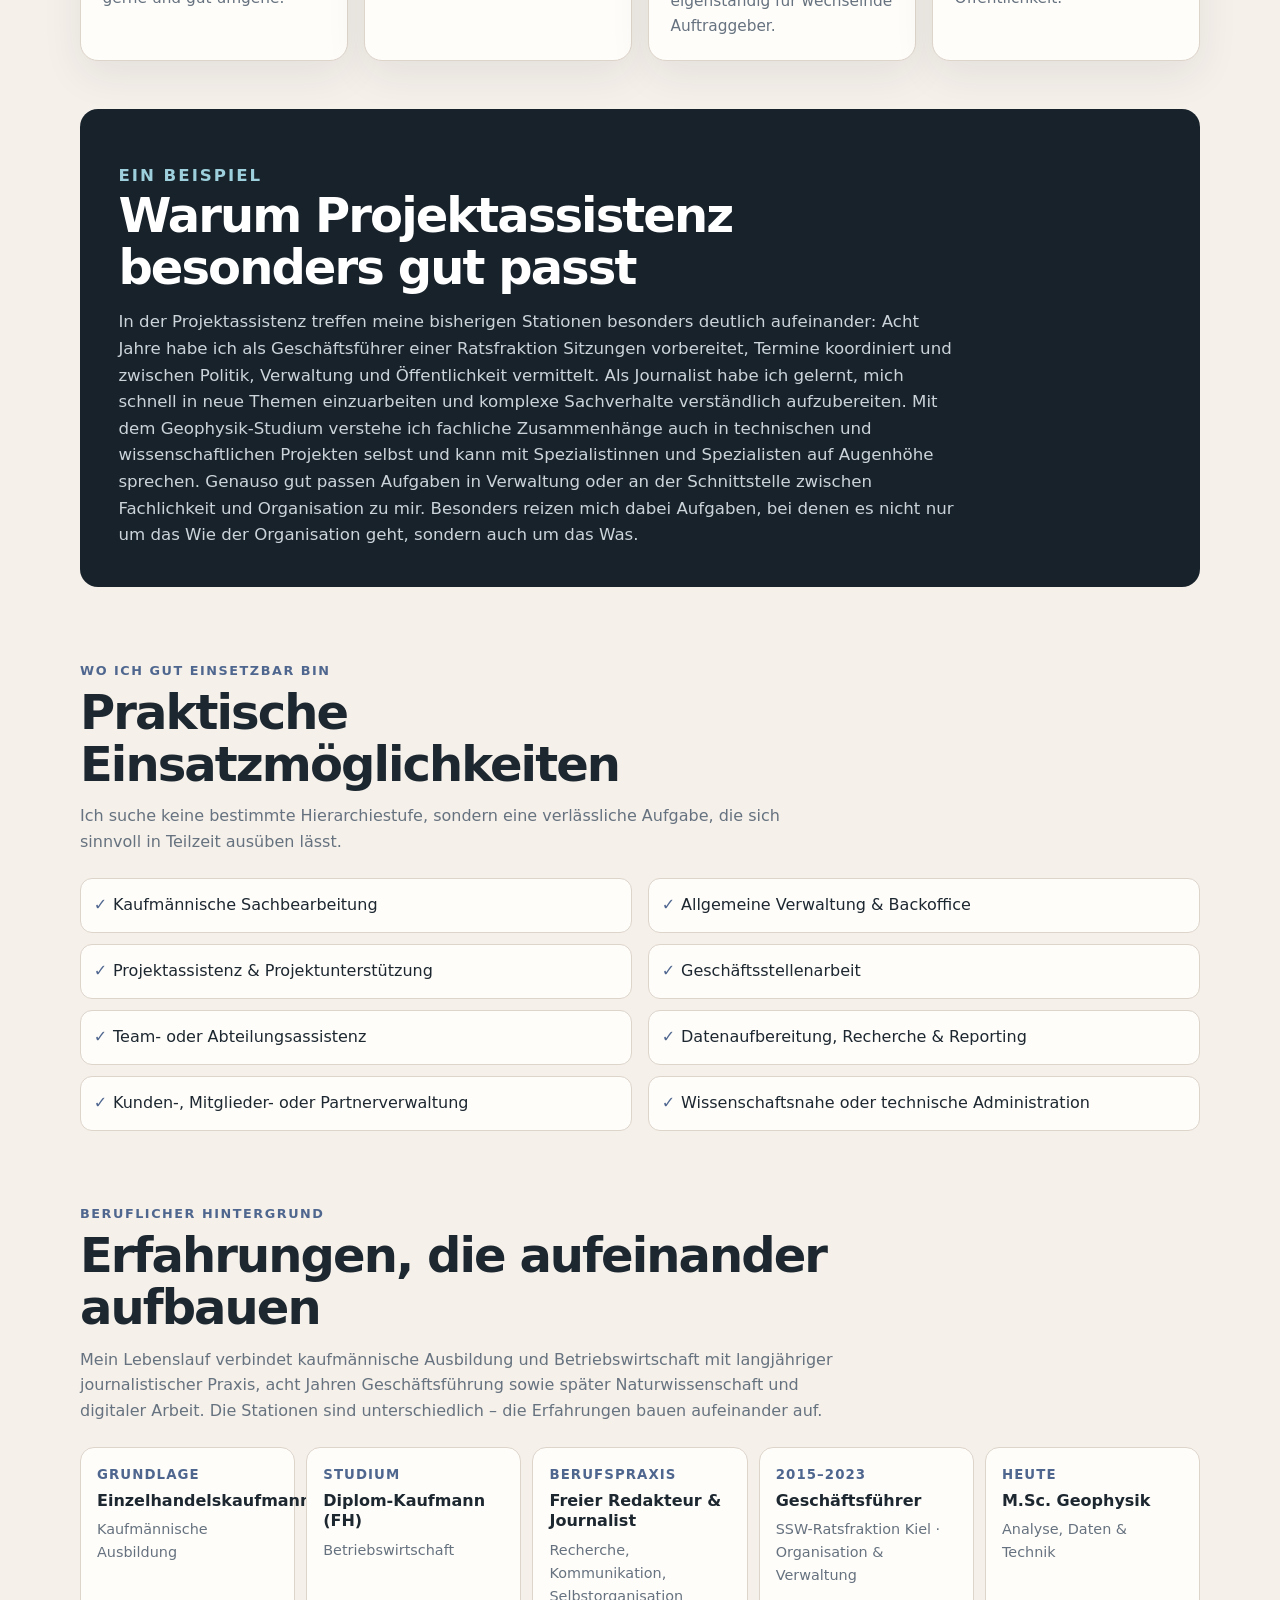
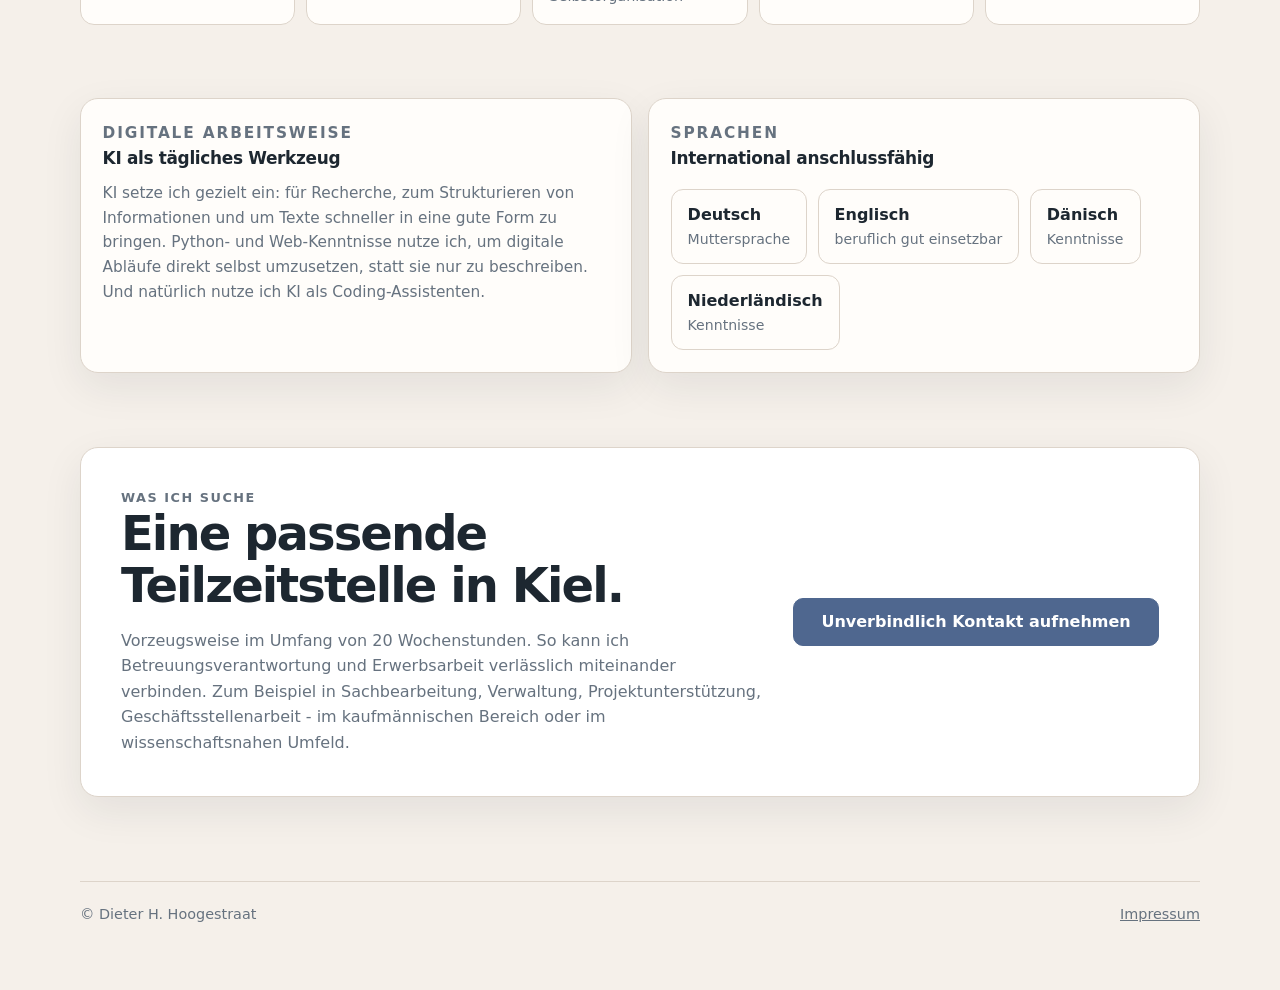
==== commit 2082552e: "Legal notice H." ====
--- a/index.html
+++ b/index.html
@@ -59,8 +59,7 @@
           </p>
 
           <div class="hero-actions">
-            <!-- TODO: E-Mail-Adresse ersetzen -->
-            <a class="button primary" href="mailto:DEINE-EMAIL@BEISPIEL.DE"
+            <a class="button primary" href="mailto:post@hoogestraat.com"
               >Kontakt aufnehmen</a
             >
             <a
@@ -137,60 +136,22 @@
 
           <div class="bridge" id="beispiel">
             <p class="section-kicker">Ein Beispiel</p>
-
-            <noscript>
-              <style>
-                #beispiel .slider {
-                  display: none;
-                }
-              </style>
-              <h2>Warum Projektassistenz besonders gut passt</h2>
-              <p>
-                In der Projektassistenz treffen meine bisherigen Stationen
-                besonders deutlich aufeinander: Acht Jahre habe ich als
-                Geschäftsführer einer Ratsfraktion Sitzungen vorbereitet,
-                Termine koordiniert und zwischen Politik, Verwaltung und
-                Öffentlichkeit vermittelt. Als Journalist habe ich gelernt, mich
-                schnell in neue Themen einzuarbeiten und komplexe Sachverhalte
-                verständlich aufzubereiten. Mit dem Geophysik-Studium verstehe
-                ich fachliche Zusammenhänge auch in technischen und
-                wissenschaftlichen Projekten selbst und kann mit Spezialistinnen
-                und Spezialisten auf Augenhöhe sprechen. Genauso gut passen
-                Aufgaben in Verwaltung oder an der Schnittstelle zwischen
-                Fachlichkeit und Organisation zu mir. Besonders reizen mich
-                dabei Aufgaben, bei denen es nicht nur um das Wie der
-                Organisation geht, sondern auch um das Was.
-              </p>
-            </noscript>
-
-            <div
-              class="slider"
-              data-slider
-              role="region"
-              aria-roledescription="Karussell"
-              aria-label="Beispiele meiner Erfahrung"
-            >
-              <div class="slider-track" data-slider-track></div>
-              <div class="slider-controls">
-                <button
-                  type="button"
-                  class="slider-btn"
-                  data-slider-prev
-                  aria-label="Vorheriges Beispiel"
-                >
-                  ‹
-                </button>
-                <div class="slider-dots" data-slider-dots></div>
-                <button
-                  type="button"
-                  class="slider-btn"
-                  data-slider-next
-                  aria-label="Nächstes Beispiel"
-                >
-                  ›
-                </button>
-              </div>
-            </div>
+            <h2>Warum Projektassistenz besonders gut passt</h2>
+            <p>
+              In der Projektassistenz treffen meine bisherigen Stationen
+              besonders deutlich aufeinander: Acht Jahre habe ich als
+              Geschäftsführer einer Ratsfraktion Sitzungen vorbereitet, Termine
+              koordiniert und zwischen Politik, Verwaltung und Öffentlichkeit
+              vermittelt. Als Journalist habe ich gelernt, mich schnell in neue
+              Themen einzuarbeiten und komplexe Sachverhalte verständlich
+              aufzubereiten. Mit dem Geophysik-Studium verstehe ich fachliche
+              Zusammenhänge auch in technischen und wissenschaftlichen Projekten
+              selbst und kann mit Spezialistinnen und Spezialisten auf Augenhöhe
+              sprechen. Genauso gut passen Aufgaben in Verwaltung oder an der
+              Schnittstelle zwischen Fachlichkeit und Organisation zu mir.
+              Besonders reizen mich dabei Aufgaben, bei denen es nicht nur um
+              das Wie der Organisation geht, sondern auch um das Was.
+            </p>
           </div>
         </div>
       </section>
@@ -324,8 +285,7 @@
             </div>
 
             <div>
-              <!-- TODO: E-Mail-Adresse ersetzen -->
-              <a class="button primary" href="mailto:DEINE-EMAIL@BEISPIEL.DE">
+              <a class="button primary" href="mailto:post@hoogestraat.com">
                 Unverbindlich Kontakt aufnehmen
               </a>
             </div>
@@ -333,6 +293,7 @@
         </div>
       </section>
     </main>
+
     <footer>
       <div class="wrap footer-line">
         <span>© Dieter H. Hoogestraat</span>
@@ -341,8 +302,5 @@
         </span>
       </div>
     </footer>
-
-    <script src="content.js"></script>
-    <script src="slider.js"></script>
   </body>
 </html>
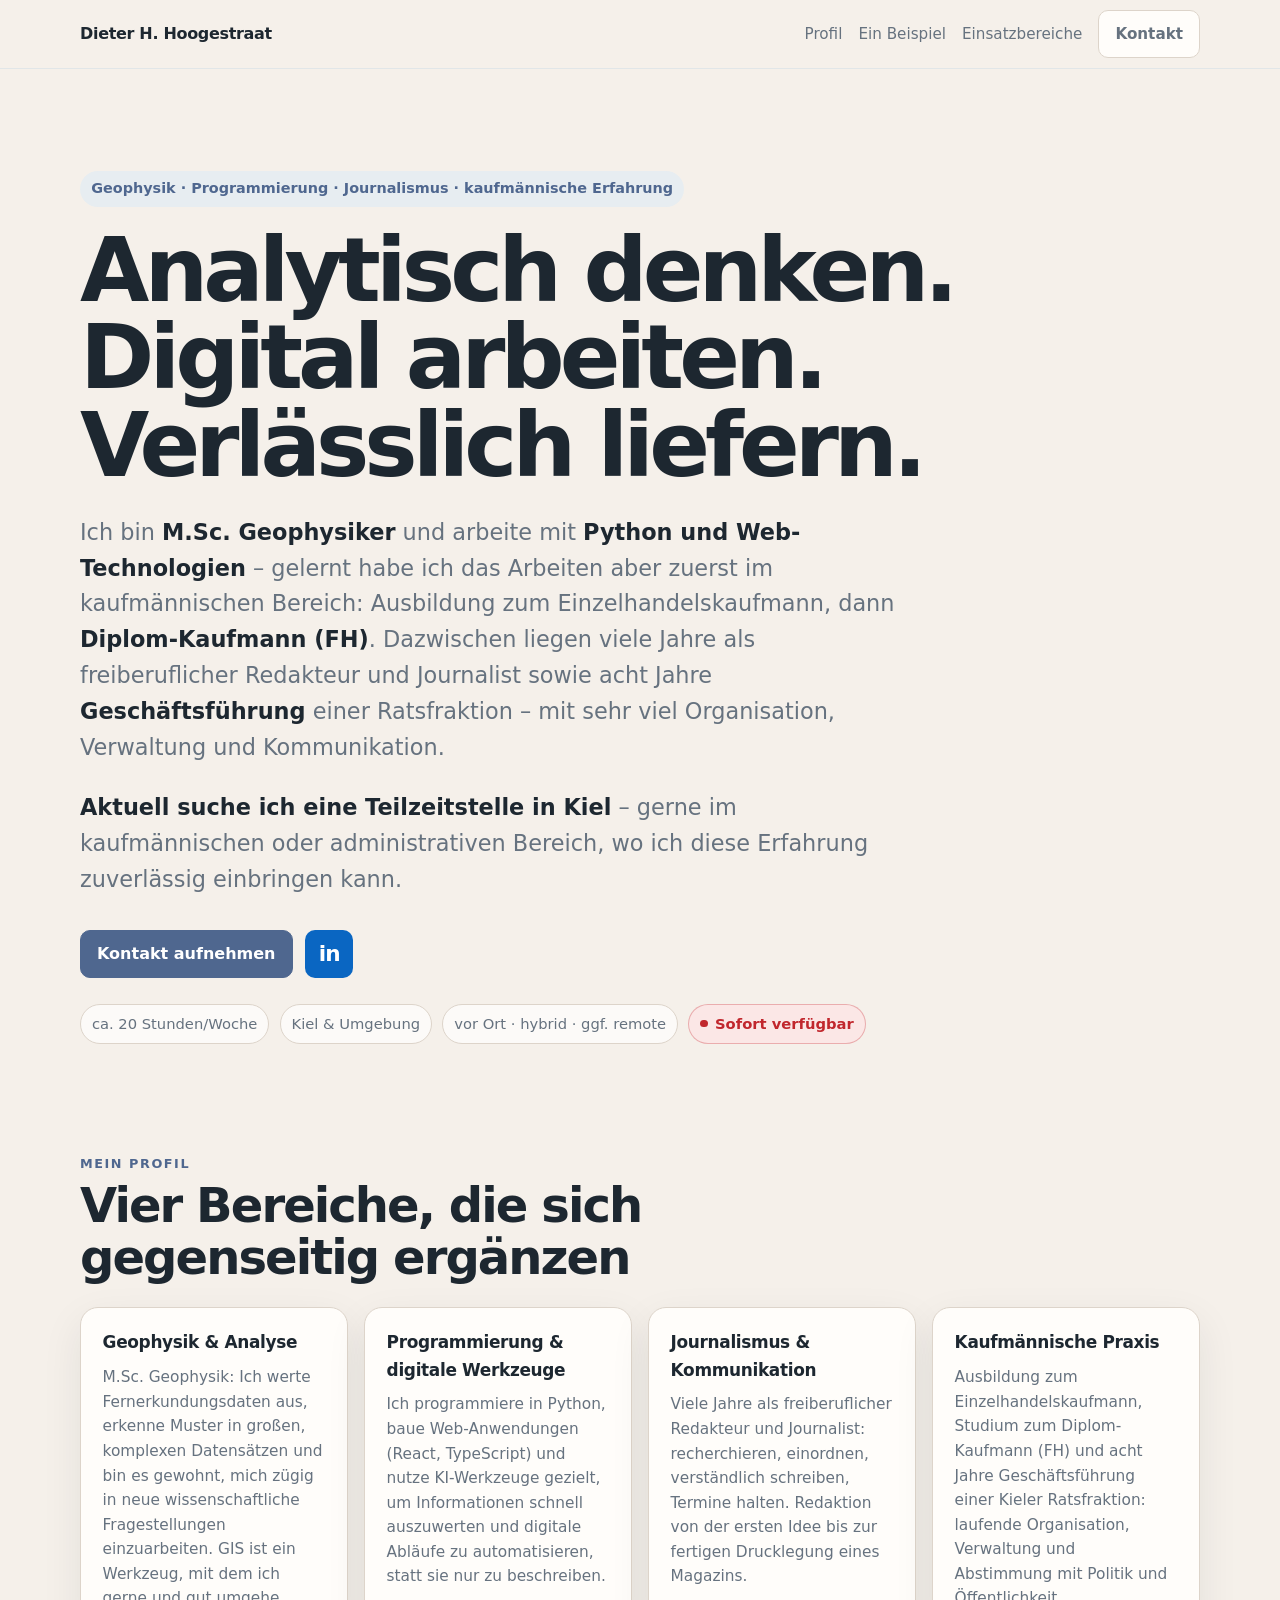
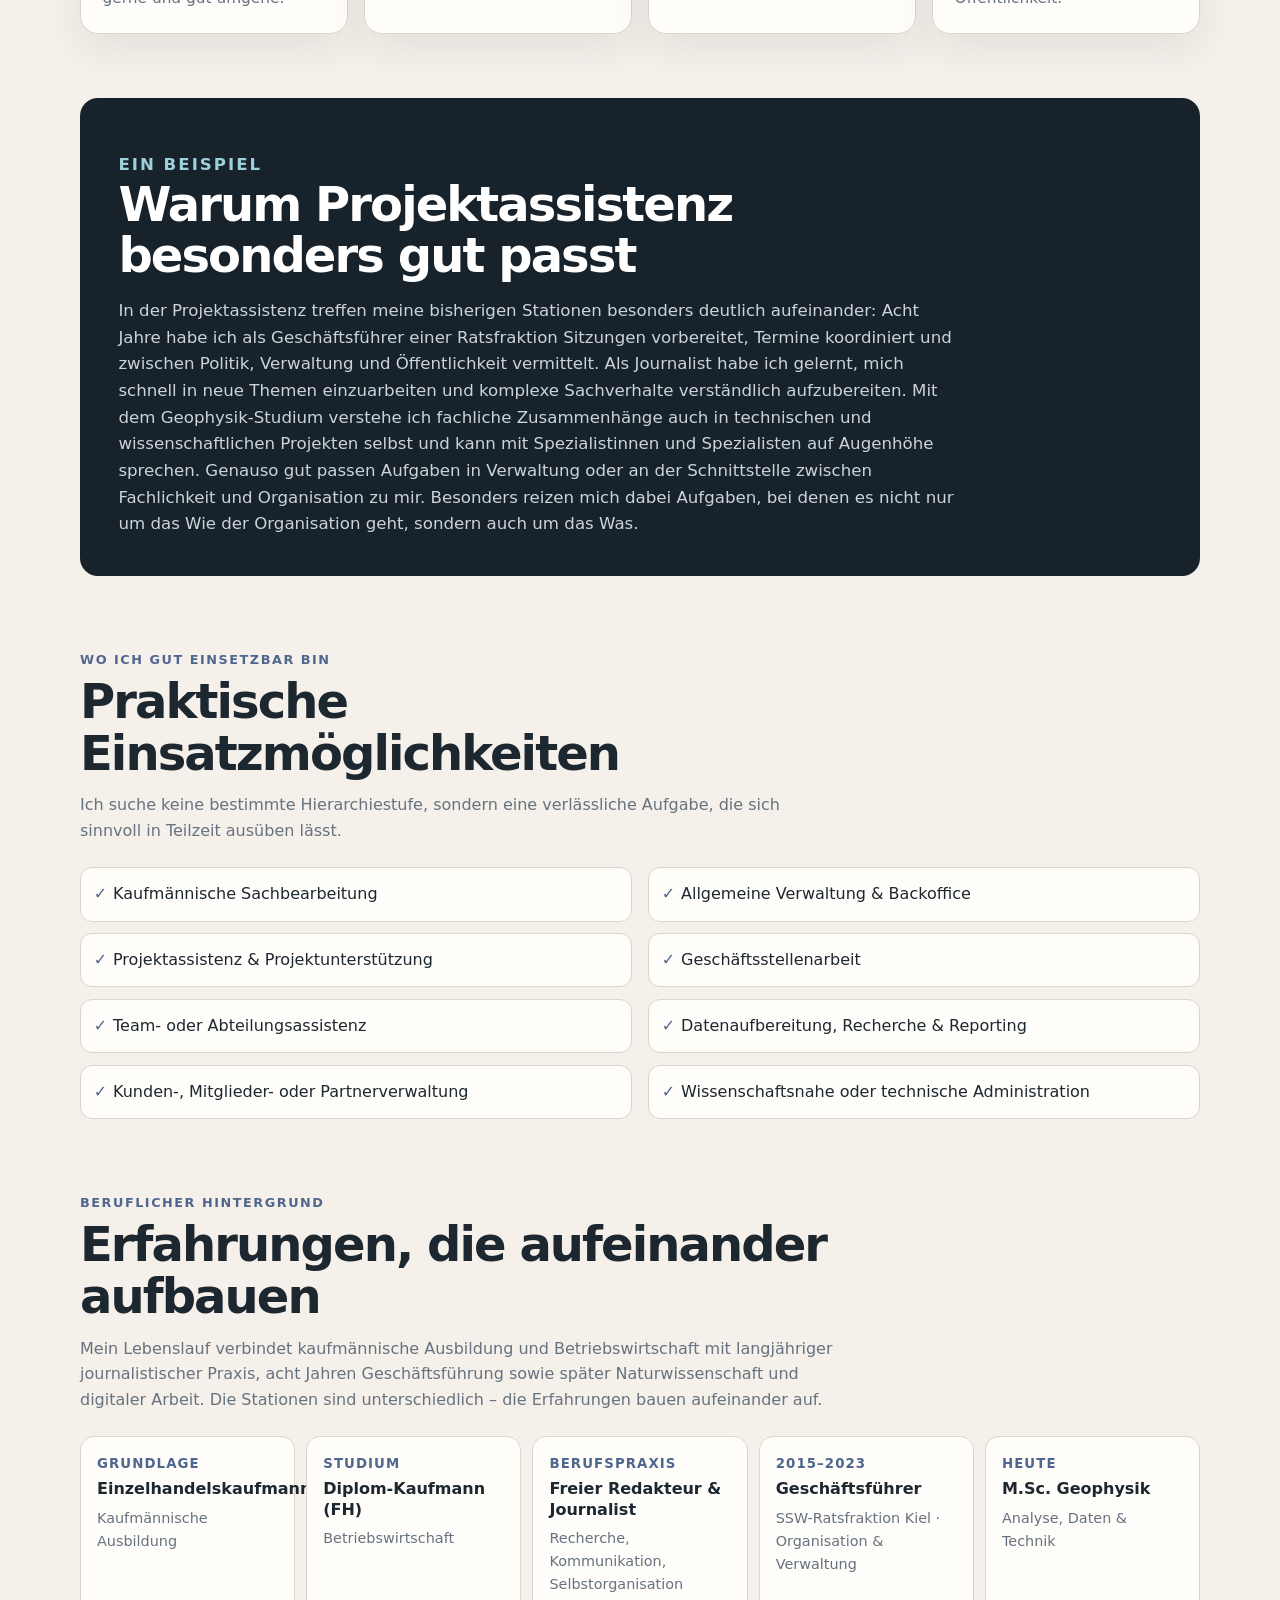
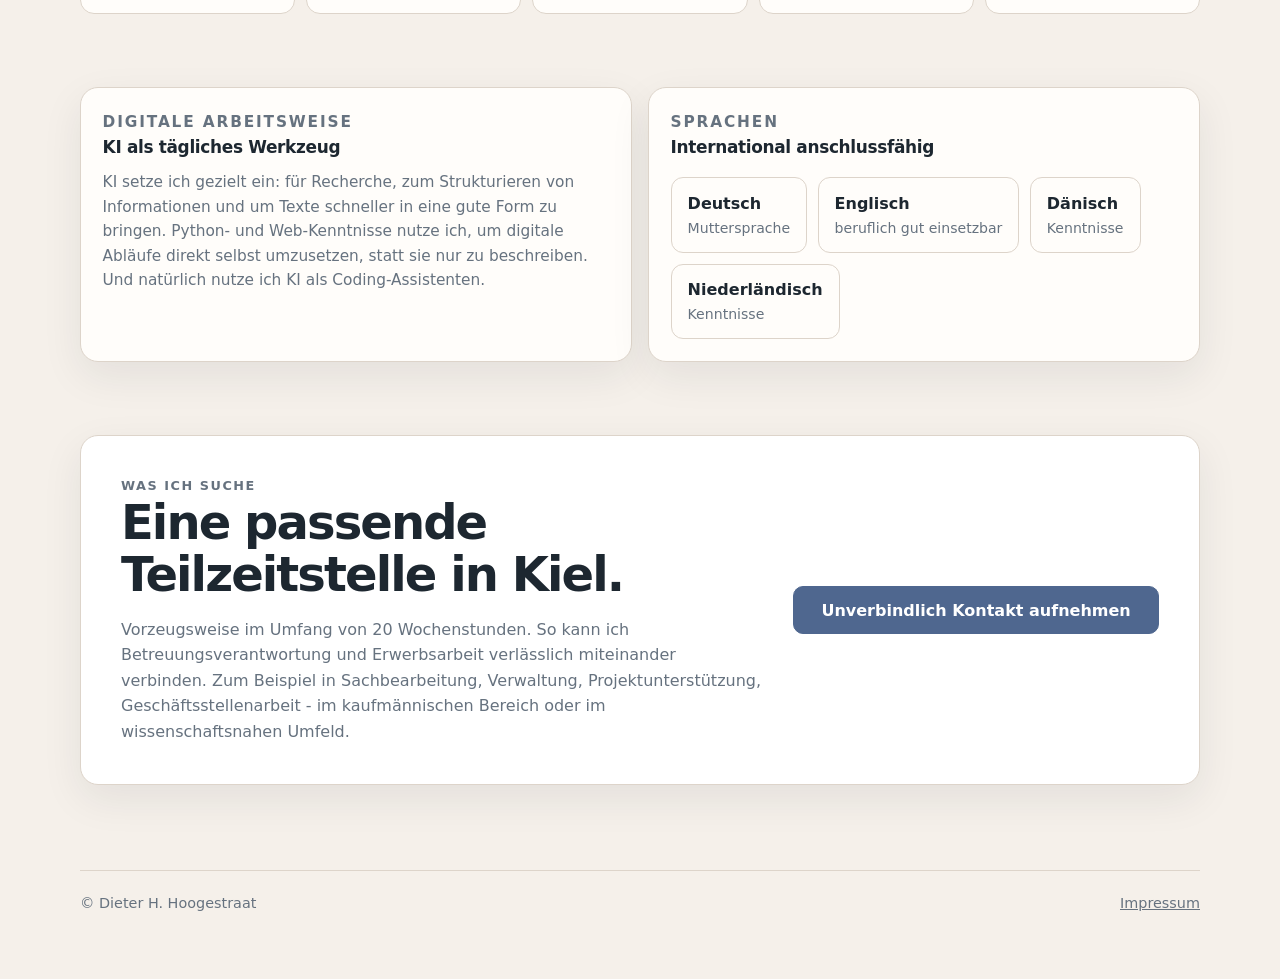
==== commit ff1fa453: "Edited "Journalismus"" ====
--- a/index.html
+++ b/index.html
@@ -117,9 +117,9 @@
               <h3>Journalismus & Kommunikation</h3>
               <p>
                 Viele Jahre als freiberuflicher Redakteur und Journalist:
-                recherchieren, einordnen, verständlich schreiben, Termine halten
-                – von der ersten Idee bis zur fertigen Drucklegung eines
-                Magazins, meist eigenständig für wechselnde Auftraggeber.
+                recherchieren, einordnen, verständlich schreiben, Termine
+                halten. Redaktion von der ersten Idee bis zur fertigen
+                Drucklegung eines Magazins.
               </p>
             </article>
 
--- a/profile.css
+++ b/profile.css
@@ -128,6 +128,10 @@
   margin-top: 2rem;
 }
 
+.back-button {
+  margin-bottom: 2rem;
+}
+
 .button {
   display: inline-flex;
   align-items: center;
@@ -160,6 +164,7 @@
 
 .button.linkedin {
   width: 48px;
+  min-width: 48px;
   height: 48px;
   padding: 0;
   border: none;
@@ -175,7 +180,6 @@
   border-color: #004182;
   background: #004182;
 }
-
 .facts {
   display: flex;
   gap: 0.65rem;
@@ -271,7 +275,7 @@
 }
 
 .bridge {
-  margin-top: 3rem;
+  margin-top: 4rem;
   padding: clamp(1.5rem, 4vw, 2.4rem);
   border-radius: var(--radius);
   background: var(--dark);
@@ -291,80 +295,6 @@
   color: #ccd4da;
   font-size: 1.04rem;
   margin: 1rem 0 0;
-}
-
-.slider {
-  margin-top: 1rem;
-  overflow: hidden;
-}
-
-.slider-track {
-  display: flex;
-  transition: transform 500ms ease;
-}
-
-.slide {
-  flex: 0 0 100%;
-  min-width: 100%;
-}
-
-.slider-controls {
-  display: flex;
-  align-items: center;
-  gap: 0.9rem;
-  margin-top: 1.5rem;
-}
-
-.slider-btn {
-  display: inline-flex;
-  align-items: center;
-  justify-content: center;
-  width: 38px;
-  height: 38px;
-  flex: 0 0 auto;
-  border-radius: 50%;
-  border: 1px solid rgba(255, 255, 255, 0.25);
-  background: rgba(255, 255, 255, 0.08);
-  color: #fff;
-  font-size: 1.2rem;
-  line-height: 1;
-  cursor: pointer;
-  transition: 160ms ease;
-}
-
-.slider-btn:hover {
-  background: rgba(255, 255, 255, 0.18);
-}
-
-.slider-dots {
-  display: flex;
-  gap: 0.5rem;
-}
-
-.slider-dot {
-  width: 8px;
-  height: 8px;
-  padding: 0;
-  border: none;
-  border-radius: 50%;
-  background: rgba(255, 255, 255, 0.3);
-  cursor: pointer;
-}
-
-.slider-dot[aria-current="true"] {
-  background: #9dd0dc;
-}
-
-.slider-btn:focus-visible,
-.slider-dot:focus-visible {
-  outline: 2px solid #9dd0dc;
-  outline-offset: 2px;
-}
-
-@media (prefers-reduced-motion: reduce) {
-  .slider-track {
-    transition: none;
-  }
 }
 
 .role-list {
@@ -532,14 +462,4 @@
   section {
     break-inside: avoid;
   }
-  .slider-controls {
-    display: none;
-  }
-  .slider-track {
-    display: block;
-    transform: none !important;
-  }
-  .slide {
-    display: block !important;
-  }
-}
+}
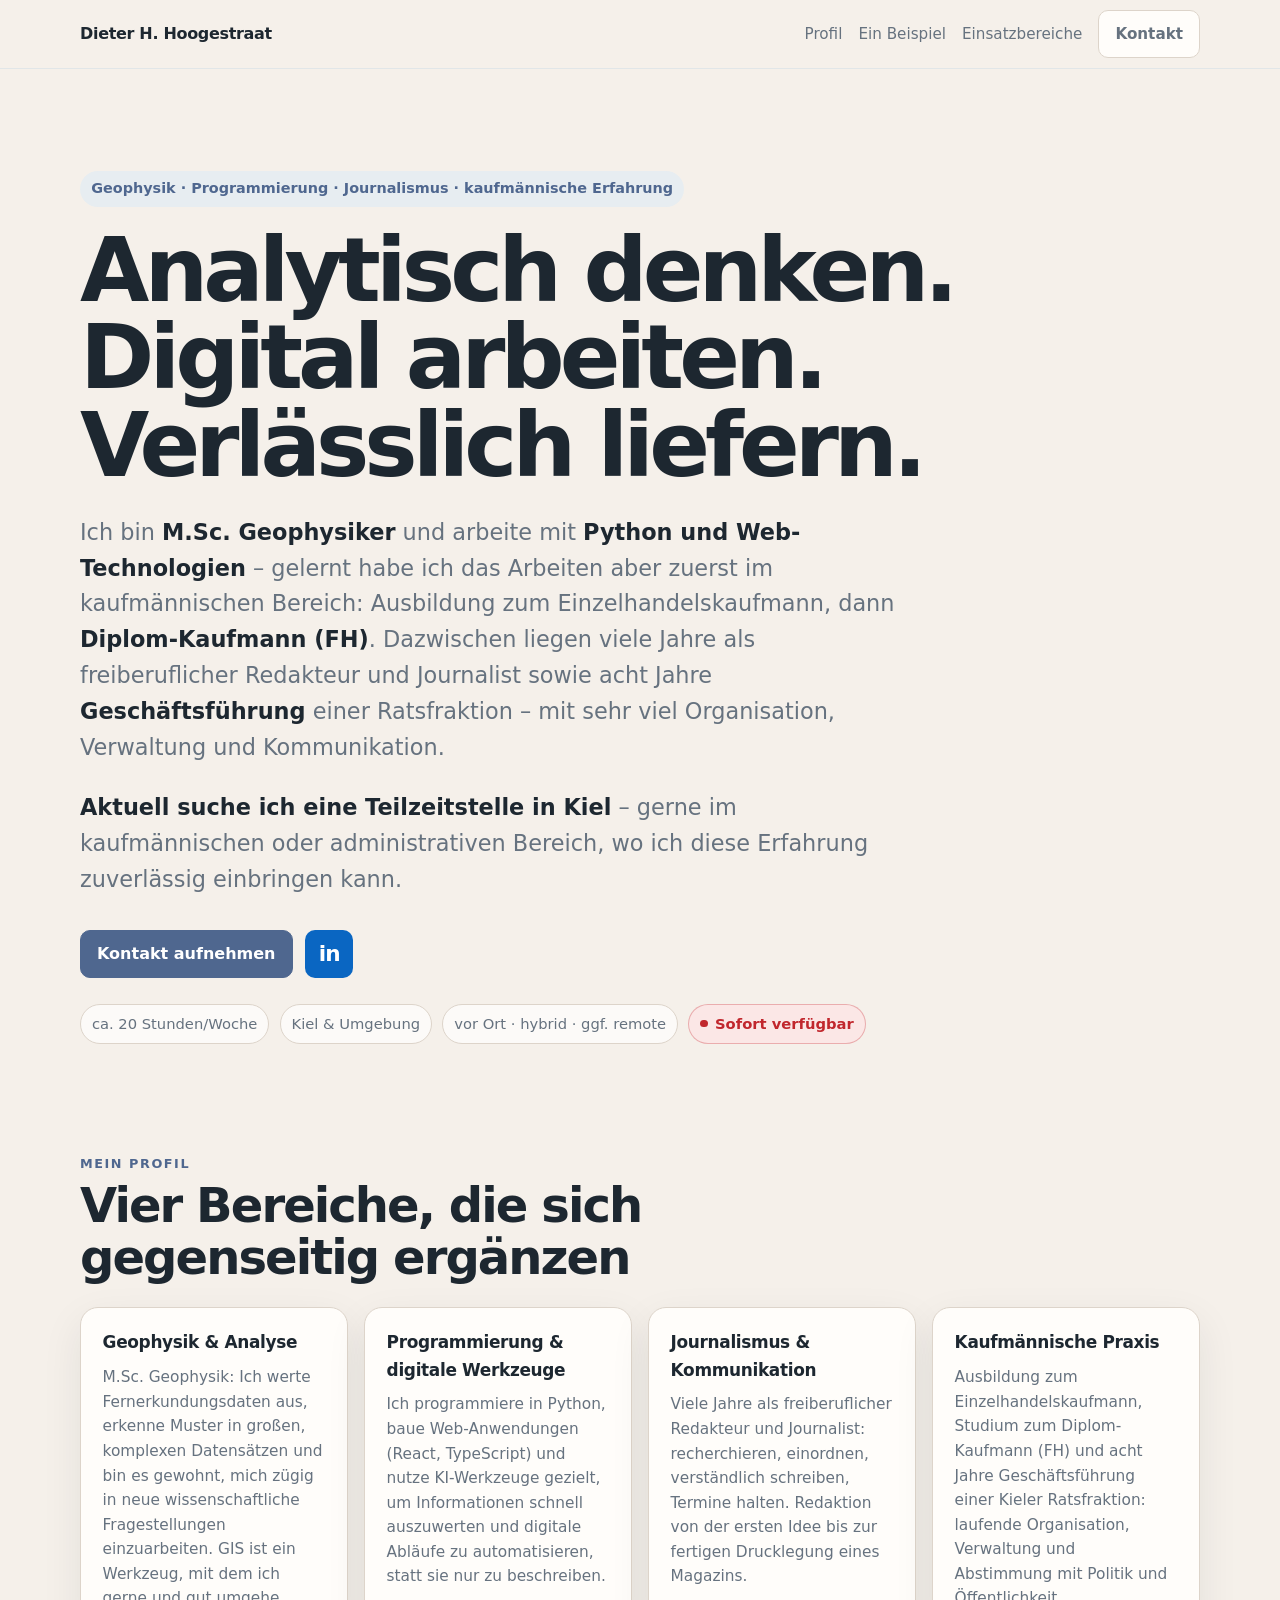
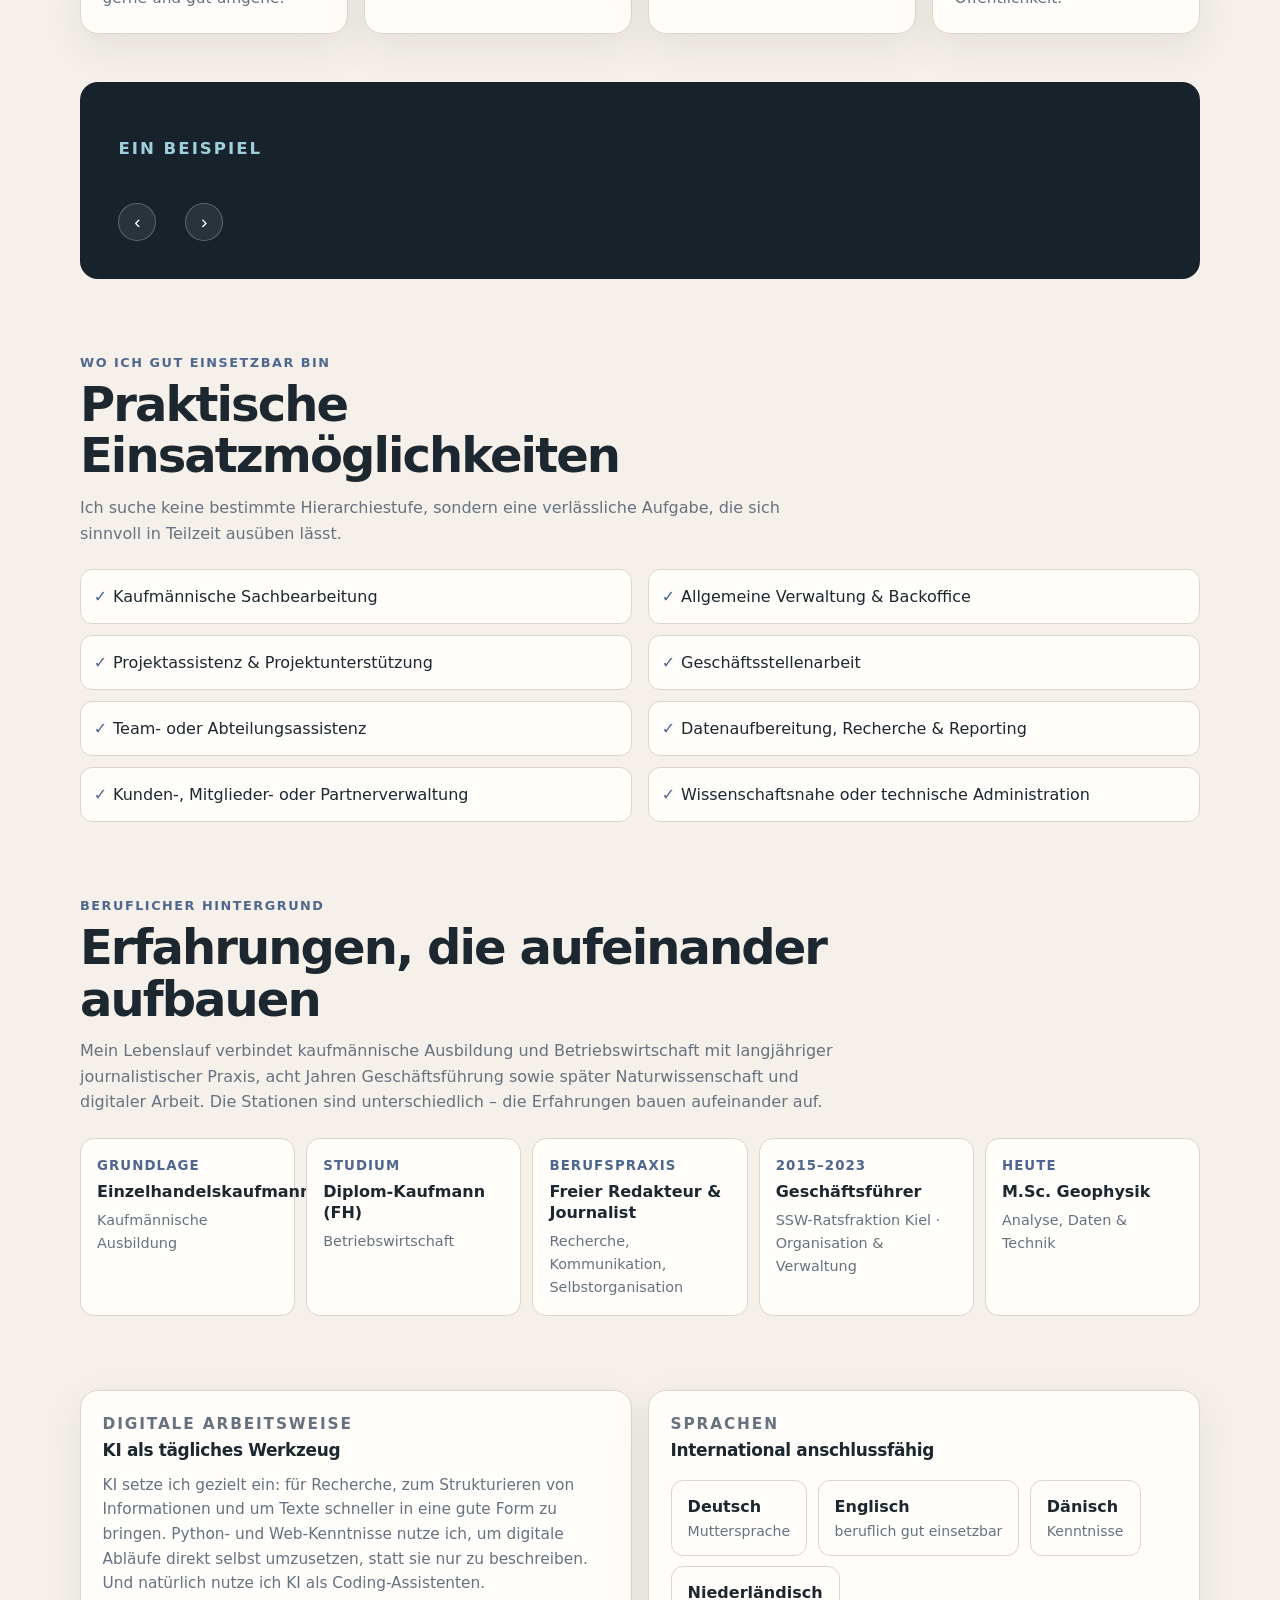
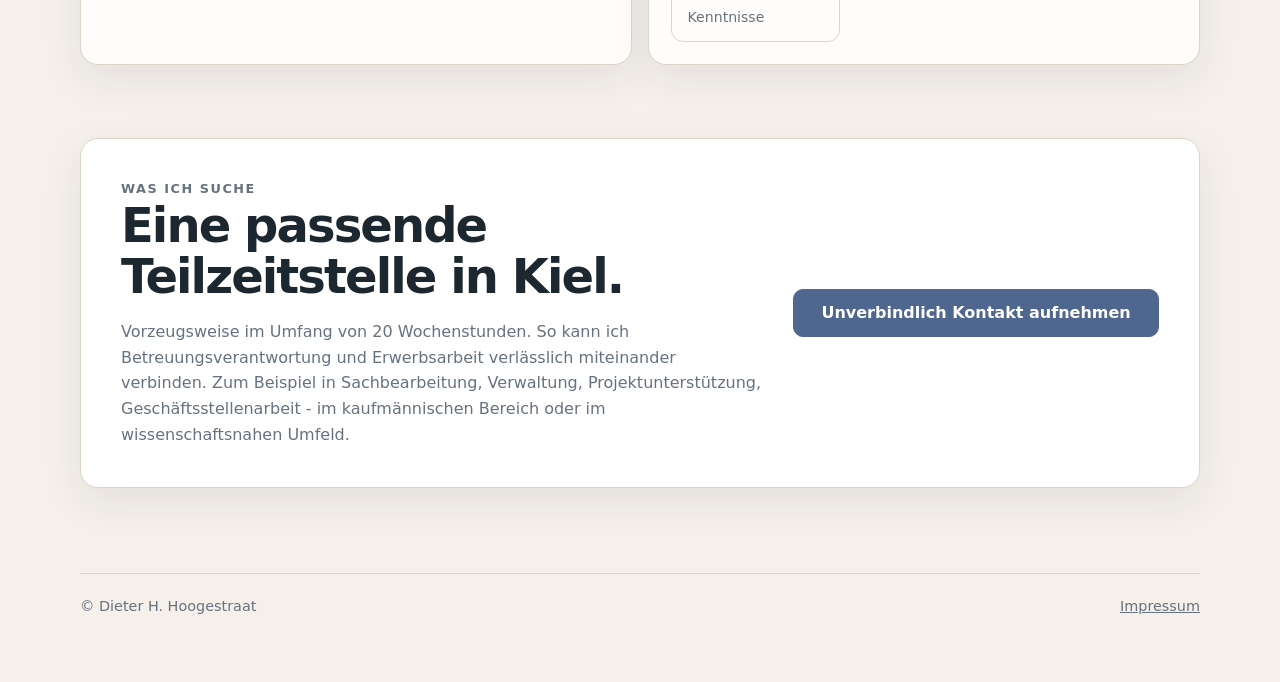
==== commit de20e850: "Legal notice: back; editing "journalism"" ====
--- a/index.html
+++ b/index.html
@@ -59,7 +59,8 @@
           </p>
 
           <div class="hero-actions">
-            <a class="button primary" href="mailto:post@hoogestraat.com"
+            <!-- TODO: E-Mail-Adresse ersetzen -->
+            <a class="button primary" href="mailto:DEINE-EMAIL@BEISPIEL.DE"
               >Kontakt aufnehmen</a
             >
             <a
@@ -136,22 +137,60 @@
 
           <div class="bridge" id="beispiel">
             <p class="section-kicker">Ein Beispiel</p>
-            <h2>Warum Projektassistenz besonders gut passt</h2>
-            <p>
-              In der Projektassistenz treffen meine bisherigen Stationen
-              besonders deutlich aufeinander: Acht Jahre habe ich als
-              Geschäftsführer einer Ratsfraktion Sitzungen vorbereitet, Termine
-              koordiniert und zwischen Politik, Verwaltung und Öffentlichkeit
-              vermittelt. Als Journalist habe ich gelernt, mich schnell in neue
-              Themen einzuarbeiten und komplexe Sachverhalte verständlich
-              aufzubereiten. Mit dem Geophysik-Studium verstehe ich fachliche
-              Zusammenhänge auch in technischen und wissenschaftlichen Projekten
-              selbst und kann mit Spezialistinnen und Spezialisten auf Augenhöhe
-              sprechen. Genauso gut passen Aufgaben in Verwaltung oder an der
-              Schnittstelle zwischen Fachlichkeit und Organisation zu mir.
-              Besonders reizen mich dabei Aufgaben, bei denen es nicht nur um
-              das Wie der Organisation geht, sondern auch um das Was.
-            </p>
+
+            <noscript>
+              <style>
+                #beispiel .slider {
+                  display: none;
+                }
+              </style>
+              <h2>Warum Projektassistenz besonders gut passt</h2>
+              <p>
+                In der Projektassistenz treffen meine bisherigen Stationen
+                besonders deutlich aufeinander: Acht Jahre habe ich als
+                Geschäftsführer einer Ratsfraktion Sitzungen vorbereitet,
+                Termine koordiniert und zwischen Politik, Verwaltung und
+                Öffentlichkeit vermittelt. Als Journalist habe ich gelernt, mich
+                schnell in neue Themen einzuarbeiten und komplexe Sachverhalte
+                verständlich aufzubereiten. Mit dem Geophysik-Studium verstehe
+                ich fachliche Zusammenhänge auch in technischen und
+                wissenschaftlichen Projekten selbst und kann mit Spezialistinnen
+                und Spezialisten auf Augenhöhe sprechen. Genauso gut passen
+                Aufgaben in Verwaltung oder an der Schnittstelle zwischen
+                Fachlichkeit und Organisation zu mir. Besonders reizen mich
+                dabei Aufgaben, bei denen es nicht nur um das Wie der
+                Organisation geht, sondern auch um das Was.
+              </p>
+            </noscript>
+
+            <div
+              class="slider"
+              data-slider
+              role="region"
+              aria-roledescription="Karussell"
+              aria-label="Beispiele meiner Erfahrung"
+            >
+              <div class="slider-track" data-slider-track></div>
+              <div class="slider-controls">
+                <button
+                  type="button"
+                  class="slider-btn"
+                  data-slider-prev
+                  aria-label="Vorheriges Beispiel"
+                >
+                  ‹
+                </button>
+                <div class="slider-dots" data-slider-dots></div>
+                <button
+                  type="button"
+                  class="slider-btn"
+                  data-slider-next
+                  aria-label="Nächstes Beispiel"
+                >
+                  ›
+                </button>
+              </div>
+            </div>
           </div>
         </div>
       </section>
@@ -285,7 +324,8 @@
             </div>
 
             <div>
-              <a class="button primary" href="mailto:post@hoogestraat.com">
+              <!-- TODO: E-Mail-Adresse ersetzen -->
+              <a class="button primary" href="mailto:DEINE-EMAIL@BEISPIEL.DE">
                 Unverbindlich Kontakt aufnehmen
               </a>
             </div>
@@ -293,7 +333,6 @@
         </div>
       </section>
     </main>
-
     <footer>
       <div class="wrap footer-line">
         <span>© Dieter H. Hoogestraat</span>
@@ -302,5 +341,8 @@
         </span>
       </div>
     </footer>
+
+    <script src="content.js"></script>
+    <script src="slider.js"></script>
   </body>
 </html>
--- a/profile.css
+++ b/profile.css
@@ -164,7 +164,6 @@
 
 .button.linkedin {
   width: 48px;
-  min-width: 48px;
   height: 48px;
   padding: 0;
   border: none;
@@ -180,6 +179,7 @@
   border-color: #004182;
   background: #004182;
 }
+
 .facts {
   display: flex;
   gap: 0.65rem;
@@ -275,7 +275,7 @@
 }
 
 .bridge {
-  margin-top: 4rem;
+  margin-top: 3rem;
   padding: clamp(1.5rem, 4vw, 2.4rem);
   border-radius: var(--radius);
   background: var(--dark);
@@ -295,6 +295,80 @@
   color: #ccd4da;
   font-size: 1.04rem;
   margin: 1rem 0 0;
+}
+
+.slider {
+  margin-top: 1rem;
+  overflow: hidden;
+}
+
+.slider-track {
+  display: flex;
+  transition: transform 500ms ease;
+}
+
+.slide {
+  flex: 0 0 100%;
+  min-width: 100%;
+}
+
+.slider-controls {
+  display: flex;
+  align-items: center;
+  gap: 0.9rem;
+  margin-top: 1.5rem;
+}
+
+.slider-btn {
+  display: inline-flex;
+  align-items: center;
+  justify-content: center;
+  width: 38px;
+  height: 38px;
+  flex: 0 0 auto;
+  border-radius: 50%;
+  border: 1px solid rgba(255, 255, 255, 0.25);
+  background: rgba(255, 255, 255, 0.08);
+  color: #fff;
+  font-size: 1.2rem;
+  line-height: 1;
+  cursor: pointer;
+  transition: 160ms ease;
+}
+
+.slider-btn:hover {
+  background: rgba(255, 255, 255, 0.18);
+}
+
+.slider-dots {
+  display: flex;
+  gap: 0.5rem;
+}
+
+.slider-dot {
+  width: 8px;
+  height: 8px;
+  padding: 0;
+  border: none;
+  border-radius: 50%;
+  background: rgba(255, 255, 255, 0.3);
+  cursor: pointer;
+}
+
+.slider-dot[aria-current="true"] {
+  background: #9dd0dc;
+}
+
+.slider-btn:focus-visible,
+.slider-dot:focus-visible {
+  outline: 2px solid #9dd0dc;
+  outline-offset: 2px;
+}
+
+@media (prefers-reduced-motion: reduce) {
+  .slider-track {
+    transition: none;
+  }
 }
 
 .role-list {
@@ -462,4 +536,14 @@
   section {
     break-inside: avoid;
   }
-}
+  .slider-controls {
+    display: none;
+  }
+  .slider-track {
+    display: block;
+    transform: none !important;
+  }
+  .slide {
+    display: block !important;
+  }
+}
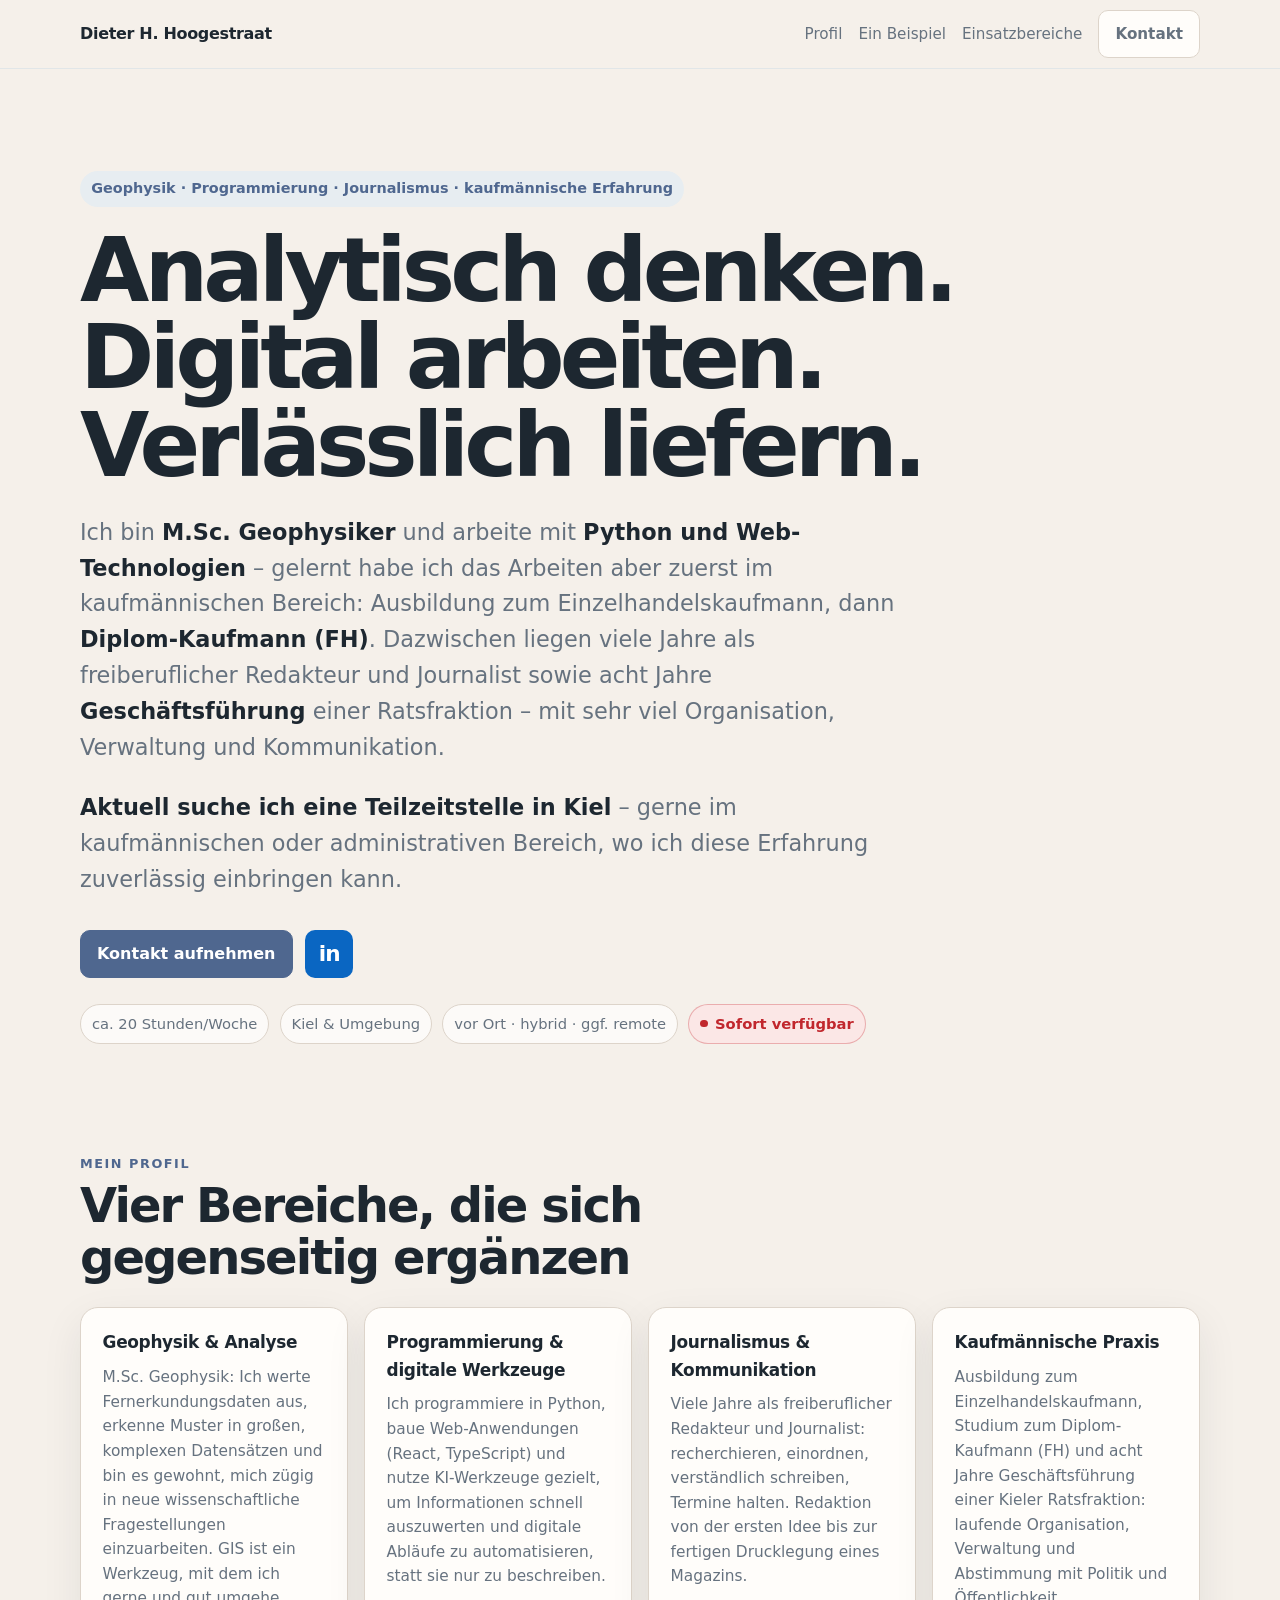
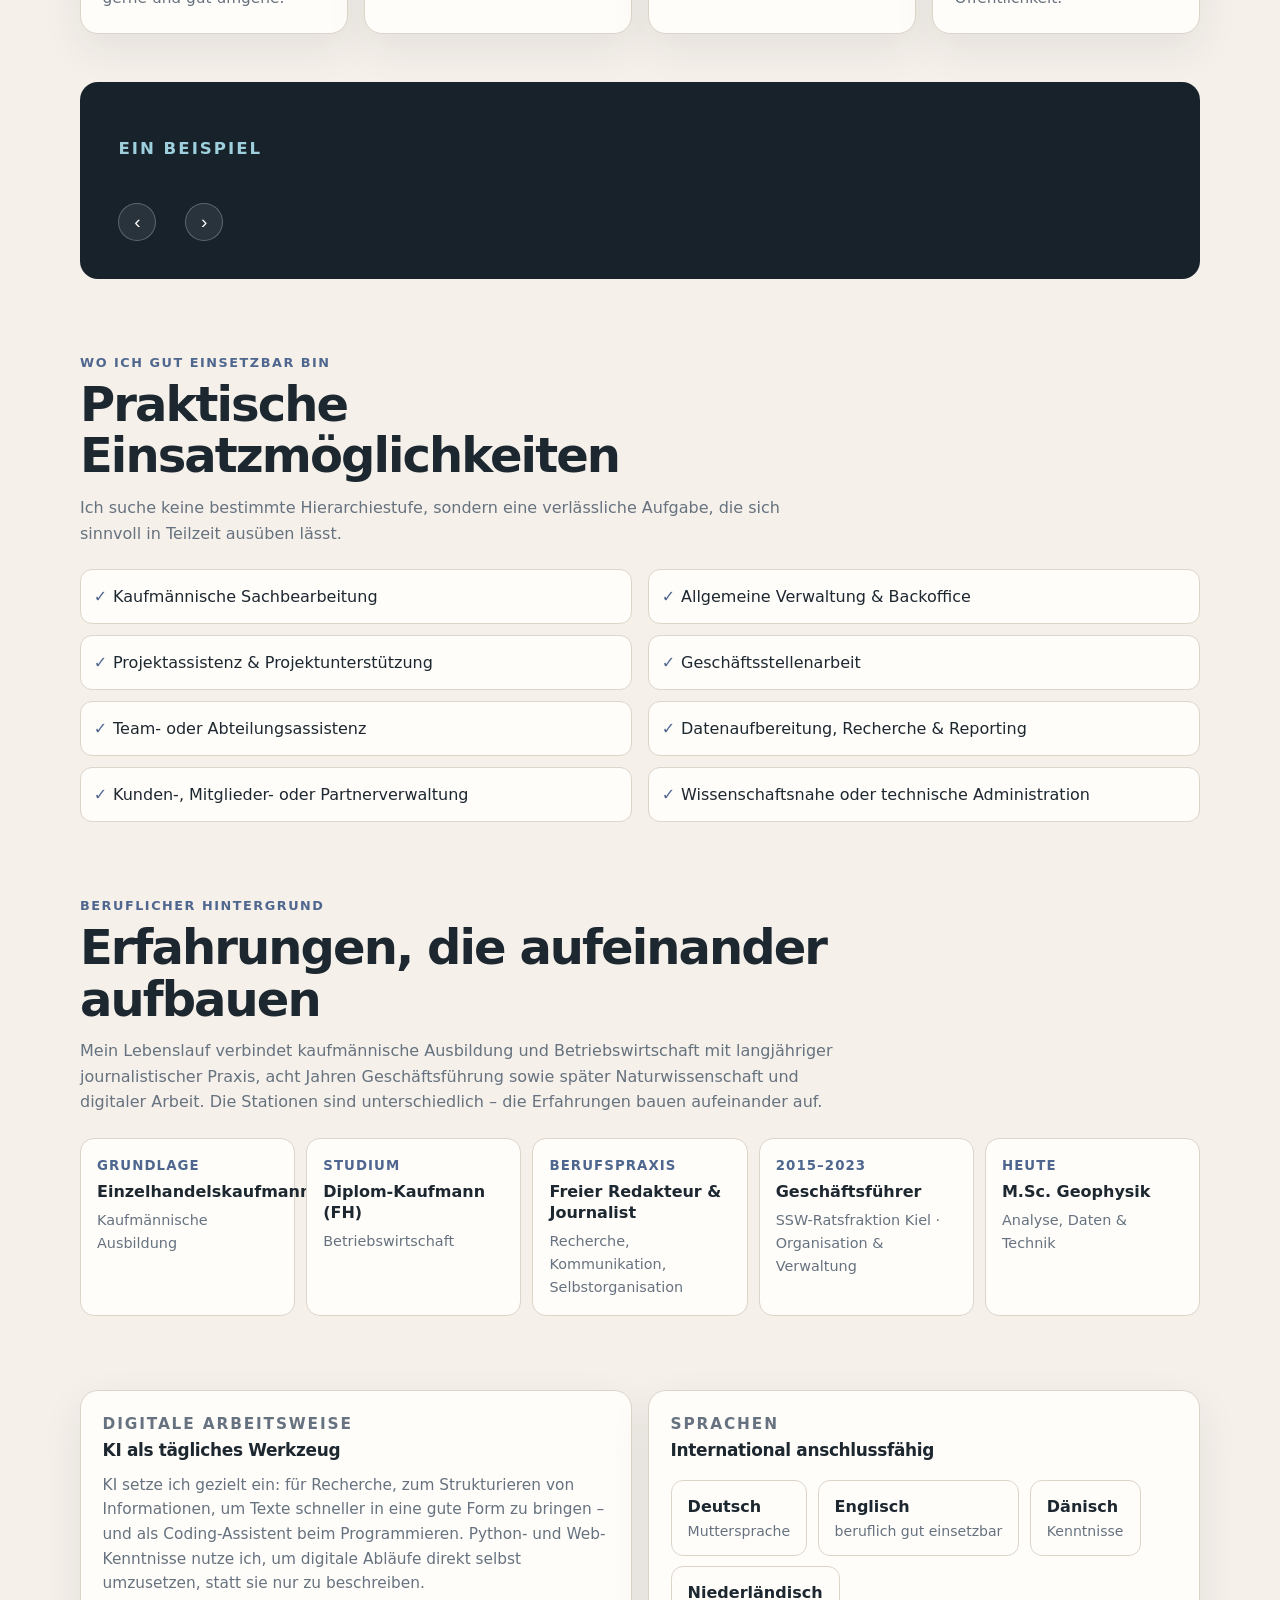
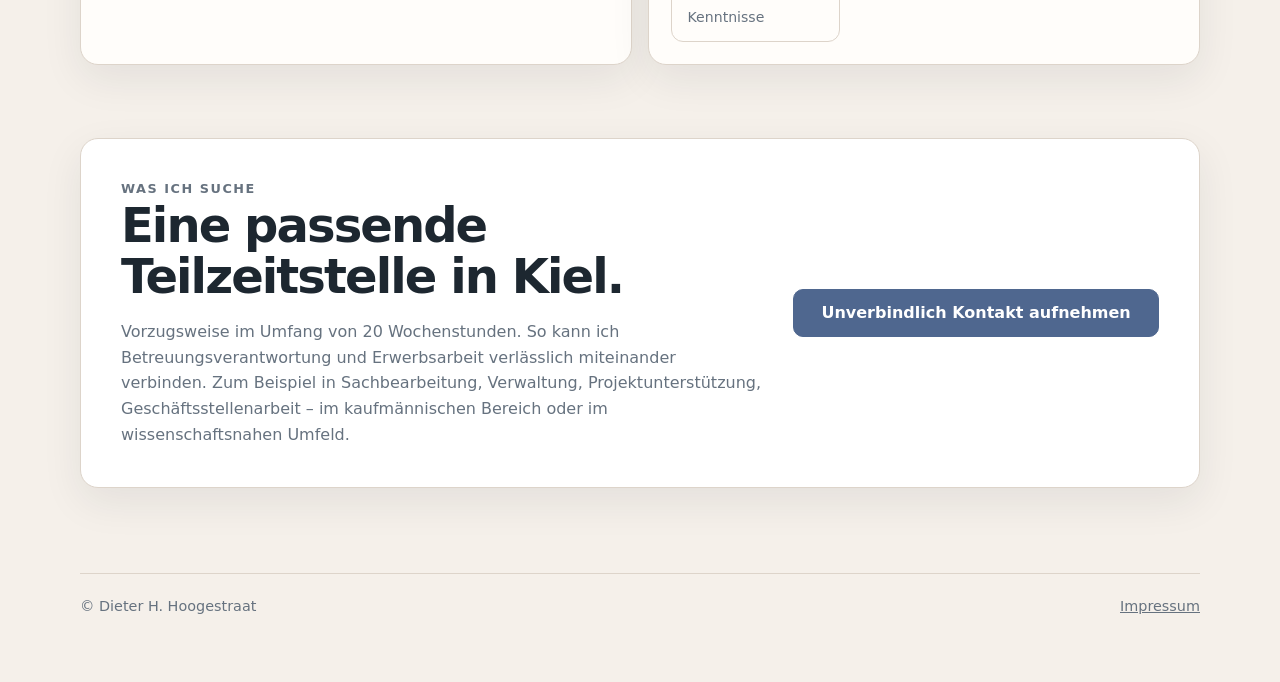
==== commit a58e0212: "First commit "double"" ====
--- a/index.html
+++ b/index.html
@@ -5,10 +5,10 @@
     <meta name="viewport" content="width=device-width, initial-scale=1" />
     <meta
       name="description"
-      content="Profil von Dieter Hoogestraat – Geophysik, Programmierung, Journalismus, Betriebswirtschaft und langjährige Berufserfahrung. Gesucht: Teilzeitstelle in Kiel."
+      content="Profil von Dieter H. Hoogestraat – Geophysik, Programmierung, Journalismus, Betriebswirtschaft und langjährige Berufserfahrung. Gesucht: Teilzeitstelle in Kiel."
     />
     <title>
-      Dieter Hoogestraat – Geophysik, Programmierung, Kommunikation &
+      Dieter H. Hoogestraat – Geophysik, Programmierung, Kommunikation &
       Berufserfahrung
     </title>
     <link rel="shortcut icon" href="./favicon.ico" />
@@ -59,8 +59,7 @@
           </p>
 
           <div class="hero-actions">
-            <!-- TODO: E-Mail-Adresse ersetzen -->
-            <a class="button primary" href="mailto:DEINE-EMAIL@BEISPIEL.DE"
+            <a class="button primary" href="mailto:post@hoogestraat.com"
               >Kontakt aufnehmen</a
             >
             <a
@@ -275,10 +274,10 @@
               <h3>KI als tägliches Werkzeug</h3>
               <p>
                 KI setze ich gezielt ein: für Recherche, zum Strukturieren von
-                Informationen und um Texte schneller in eine gute Form zu
-                bringen. Python- und Web-Kenntnisse nutze ich, um digitale
-                Abläufe direkt selbst umzusetzen, statt sie nur zu beschreiben.
-                Und natürlich nutze ich KI als Coding-Assistenten.
+                Informationen, um Texte schneller in eine gute Form zu
+                bringen – und als Coding-Assistent beim Programmieren.
+                Python- und Web-Kenntnisse nutze ich, um digitale Abläufe
+                direkt selbst umzusetzen, statt sie nur zu beschreiben.
               </p>
             </article>
 
@@ -315,17 +314,16 @@
               <p class="section-kicker">Was ich suche</p>
               <h2>Eine passende Teilzeitstelle in Kiel.</h2>
               <p>
-                Vorzeugsweise im Umfang von 20 Wochenstunden. So kann ich
+                Vorzugsweise im Umfang von 20 Wochenstunden. So kann ich
                 Betreuungsverantwortung und Erwerbsarbeit verlässlich
                 miteinander verbinden. Zum Beispiel in Sachbearbeitung,
-                Verwaltung, Projektunterstützung, Geschäftsstellenarbeit - im
+                Verwaltung, Projektunterstützung, Geschäftsstellenarbeit – im
                 kaufmännischen Bereich oder im wissenschaftsnahen Umfeld.
               </p>
             </div>
 
             <div>
-              <!-- TODO: E-Mail-Adresse ersetzen -->
-              <a class="button primary" href="mailto:DEINE-EMAIL@BEISPIEL.DE">
+              <a class="button primary" href="mailto:post@hoogestraat.com">
                 Unverbindlich Kontakt aufnehmen
               </a>
             </div>
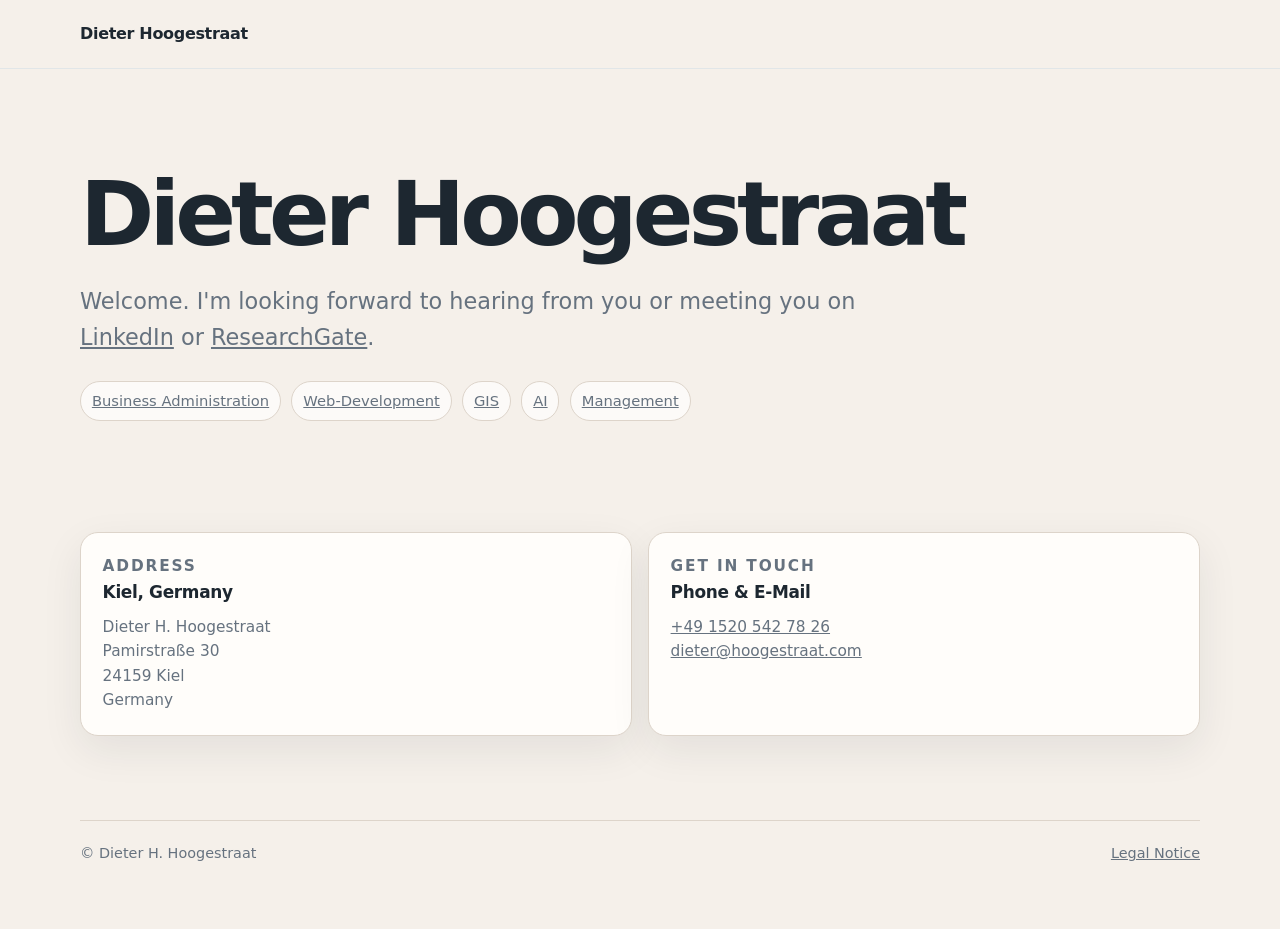
==== commit d939cf8a: "double structure" ====
--- a/index.html
+++ b/index.html
@@ -1,267 +1,57 @@
 <!doctype html>
-<html lang="de">
+<html lang="en">
   <head>
     <meta charset="utf-8" />
     <meta name="viewport" content="width=device-width, initial-scale=1" />
     <meta
       name="description"
-      content="Profil von Dieter H. Hoogestraat – Geophysik, Programmierung, Journalismus, Betriebswirtschaft und langjährige Berufserfahrung. Gesucht: Teilzeitstelle in Kiel."
+      content="Dieter Hoogestraat – Geophysics, SAR Remote Sensing, GIS, AI and Management. Get in touch via LinkedIn, ResearchGate or e-mail."
     />
-    <title>
-      Dieter H. Hoogestraat – Geophysik, Programmierung, Kommunikation &
-      Berufserfahrung
-    </title>
-    <link rel="shortcut icon" href="./favicon.ico" />
-    <link rel="apple-touch-icon" href="./hog-apple.png" />
-    <link rel="stylesheet" href="profile.css" />
+    <title>Dieter H. Hoogestraat – Geophysics, Remote Sensing, GIS & AI</title>
+
+    <link rel="shortcut icon" href="./assets/favicon.ico" />
+    <link rel="apple-touch-icon" href="./assets/hog-apple.png" />
+    <link rel="stylesheet" href="./assets/profile.css" />
   </head>
 
   <body>
     <header class="topbar">
       <div class="wrap nav">
-        <a class="brand" href="#top">Dieter H. Hoogestraat</a>
-        <nav class="navlinks" aria-label="Seitennavigation">
-          <a href="#profil">Profil</a>
-          <a href="#beispiel">Ein Beispiel</a>
-          <a href="#einsatz">Einsatzbereiche</a>
-          <a href="#kontakt" class="button">Kontakt</a>
-        </nav>
+        <a class="brand" href="#top">Dieter Hoogestraat</a>
       </div>
     </header>
 
     <main id="top">
       <section class="hero">
         <div class="wrap">
-          <span class="eyebrow"
-            >Geophysik · Programmierung · Journalismus · kaufmännische
-            Erfahrung</span
-          >
-
-          <h1>
-            Analytisch denken.<br />Digital arbeiten.<br />Verlässlich liefern.
-          </h1>
+          <h1>Dieter Hoogestraat</h1>
 
           <p class="hero-lead">
-            Ich bin <strong>M.Sc. Geophysiker</strong> und arbeite mit
-            <strong>Python und Web-Technologien</strong> – gelernt habe ich das
-            Arbeiten aber zuerst im kaufmännischen Bereich: Ausbildung zum
-            Einzelhandelskaufmann, dann <strong>Diplom-Kaufmann (FH)</strong>.
-            Dazwischen liegen viele Jahre als freiberuflicher Redakteur und
-            Journalist sowie acht Jahre <strong>Geschäftsführung</strong> einer
-            Ratsfraktion – mit sehr viel Organisation, Verwaltung und
-            Kommunikation.
+            Welcome. I'm looking forward to hearing from you or meeting you on
+            <a
+              href="https://www.linkedin.com/in/dieter-hoogestraat-08497648"
+              target="_blank"
+              rel="noopener noreferrer"
+              >LinkedIn</a
+            >
+            or
+            <a
+              href="https://www.researchgate.net/profile/Dieter-Hoogestraat-2"
+              target="_blank"
+              rel="noopener noreferrer"
+              >ResearchGate</a
+            >.
           </p>
 
-          <p class="hero-lead">
-            <strong>Aktuell suche ich eine Teilzeitstelle in Kiel</strong> –
-            gerne im kaufmännischen oder administrativen Bereich, wo ich diese
-            Erfahrung zuverlässig einbringen kann.
-          </p>
-
-          <div class="hero-actions">
-            <a class="button primary" href="mailto:post@hoogestraat.com"
-              >Kontakt aufnehmen</a
+          <!-- TODO: Zieladressen ersetzen – aktuell Platzhalter -->
+          <div class="facts" aria-label="Areas of expertise">
+            <a class="fact" href="./office/office.html"
+              >Business Administration</a
             >
-            <a
-              class="button linkedin"
-              href="https://www.linkedin.com/in/dieter-hoogestraat-08497648/"
-              target="_blank"
-              rel="noopener noreferrer"
-              aria-label="LinkedIn-Profil von Dieter Hoogestraat"
-              title="LinkedIn-Profil"
-              >in</a
-            >
-          </div>
-
-          <div class="facts" aria-label="Rahmendaten">
-            <span class="fact">ca. 20 Stunden/Woche</span>
-            <span class="fact">Kiel & Umgebung</span>
-            <span class="fact">vor Ort · hybrid · ggf. remote</span>
-            <span class="fact status"
-              ><span class="status-dot" aria-hidden="true"></span>Sofort
-              verfügbar</span
-            >
-          </div>
-        </div>
-      </section>
-
-      <section id="profil">
-        <div class="wrap">
-          <div class="section-head">
-            <p class="section-kicker">Mein Profil</p>
-            <h2>Vier Bereiche, die sich gegenseitig ergänzen</h2>
-          </div>
-
-          <div class="grid four">
-            <article class="card">
-              <h3>Geophysik & Analyse</h3>
-              <p>
-                M.Sc. Geophysik: Ich werte Fernerkundungsdaten aus, erkenne
-                Muster in großen, komplexen Datensätzen und bin es gewohnt, mich
-                zügig in neue wissenschaftliche Fragestellungen einzuarbeiten.
-                GIS ist ein Werkzeug, mit dem ich gerne und gut umgehe.
-              </p>
-            </article>
-
-            <article class="card">
-              <h3>Programmierung & digitale Werkzeuge</h3>
-              <p>
-                Ich programmiere in Python, baue Web-Anwendungen (React,
-                TypeScript) und nutze KI-Werkzeuge gezielt, um Informationen
-                schnell auszuwerten und digitale Abläufe zu automatisieren,
-                statt sie nur zu beschreiben.
-              </p>
-            </article>
-
-            <article class="card">
-              <h3>Journalismus & Kommunikation</h3>
-              <p>
-                Viele Jahre als freiberuflicher Redakteur und Journalist:
-                recherchieren, einordnen, verständlich schreiben, Termine
-                halten. Redaktion von der ersten Idee bis zur fertigen
-                Drucklegung eines Magazins.
-              </p>
-            </article>
-
-            <article class="card">
-              <h3>Kaufmännische Praxis</h3>
-              <p>
-                Ausbildung zum Einzelhandelskaufmann, Studium zum
-                Diplom-Kaufmann (FH) und acht Jahre Geschäftsführung einer
-                Kieler Ratsfraktion: laufende Organisation, Verwaltung und
-                Abstimmung mit Politik und Öffentlichkeit.
-              </p>
-            </article>
-          </div>
-
-          <div class="bridge" id="beispiel">
-            <p class="section-kicker">Ein Beispiel</p>
-
-            <noscript>
-              <style>
-                #beispiel .slider {
-                  display: none;
-                }
-              </style>
-              <h2>Warum Projektassistenz besonders gut passt</h2>
-              <p>
-                In der Projektassistenz treffen meine bisherigen Stationen
-                besonders deutlich aufeinander: Acht Jahre habe ich als
-                Geschäftsführer einer Ratsfraktion Sitzungen vorbereitet,
-                Termine koordiniert und zwischen Politik, Verwaltung und
-                Öffentlichkeit vermittelt. Als Journalist habe ich gelernt, mich
-                schnell in neue Themen einzuarbeiten und komplexe Sachverhalte
-                verständlich aufzubereiten. Mit dem Geophysik-Studium verstehe
-                ich fachliche Zusammenhänge auch in technischen und
-                wissenschaftlichen Projekten selbst und kann mit Spezialistinnen
-                und Spezialisten auf Augenhöhe sprechen. Genauso gut passen
-                Aufgaben in Verwaltung oder an der Schnittstelle zwischen
-                Fachlichkeit und Organisation zu mir. Besonders reizen mich
-                dabei Aufgaben, bei denen es nicht nur um das Wie der
-                Organisation geht, sondern auch um das Was.
-              </p>
-            </noscript>
-
-            <div
-              class="slider"
-              data-slider
-              role="region"
-              aria-roledescription="Karussell"
-              aria-label="Beispiele meiner Erfahrung"
-            >
-              <div class="slider-track" data-slider-track></div>
-              <div class="slider-controls">
-                <button
-                  type="button"
-                  class="slider-btn"
-                  data-slider-prev
-                  aria-label="Vorheriges Beispiel"
-                >
-                  ‹
-                </button>
-                <div class="slider-dots" data-slider-dots></div>
-                <button
-                  type="button"
-                  class="slider-btn"
-                  data-slider-next
-                  aria-label="Nächstes Beispiel"
-                >
-                  ›
-                </button>
-              </div>
-            </div>
-          </div>
-        </div>
-      </section>
-
-      <section id="einsatz">
-        <div class="wrap">
-          <div class="section-head">
-            <p class="section-kicker">Wo ich gut einsetzbar bin</p>
-            <h2>Praktische Einsatzmöglichkeiten</h2>
-            <p class="section-copy">
-              Ich suche keine bestimmte Hierarchiestufe, sondern eine
-              verlässliche Aufgabe, die sich sinnvoll in Teilzeit ausüben lässt.
-            </p>
-          </div>
-
-          <ul class="role-list">
-            <li>Kaufmännische Sachbearbeitung</li>
-            <li>Allgemeine Verwaltung & Backoffice</li>
-            <li>Projektassistenz & Projektunterstützung</li>
-            <li>Geschäftsstellenarbeit</li>
-            <li>Team- oder Abteilungsassistenz</li>
-            <li>Datenaufbereitung, Recherche & Reporting</li>
-            <li>Kunden-, Mitglieder- oder Partnerverwaltung</li>
-            <li>Wissenschaftsnahe oder technische Administration</li>
-          </ul>
-        </div>
-      </section>
-
-      <section id="hintergrund">
-        <div class="wrap">
-          <div class="section-head">
-            <p class="section-kicker">Beruflicher Hintergrund</p>
-            <h2>Erfahrungen, die aufeinander aufbauen</h2>
-            <p class="section-copy">
-              Mein Lebenslauf verbindet kaufmännische Ausbildung und
-              Betriebswirtschaft mit langjähriger journalistischer Praxis, acht
-              Jahren Geschäftsführung sowie später Naturwissenschaft und
-              digitaler Arbeit. Die Stationen sind unterschiedlich – die
-              Erfahrungen bauen aufeinander auf.
-            </p>
-          </div>
-
-          <div class="timeline">
-            <div class="step">
-              <small>Grundlage</small>
-              <strong>Einzelhandelskaufmann</strong>
-              <span>Kaufmännische Ausbildung</span>
-            </div>
-
-            <div class="step">
-              <small>Studium</small>
-              <strong>Diplom-Kaufmann (FH)</strong>
-              <span>Betriebswirtschaft</span>
-            </div>
-
-            <div class="step">
-              <small>Berufspraxis</small>
-              <strong>Freier Redakteur & Journalist</strong>
-              <span>Recherche, Kommunikation, Selbstorganisation</span>
-            </div>
-
-            <div class="step">
-              <small>2015–2023</small>
-              <strong>Geschäftsführer</strong>
-              <span>SSW-Ratsfraktion Kiel · Organisation & Verwaltung</span>
-            </div>
-
-            <div class="step">
-              <small>Heute</small>
-              <strong>M.Sc. Geophysik</strong>
-              <span>Analyse, Daten & Technik</span>
-            </div>
+            <a class="fact" href="./dev/dev.html">Web-Development</a>
+            <a class="fact" href="https://example.com/gis">GIS</a>
+            <a class="fact" href="https://example.com/ai">AI</a>
+            <a class="fact" href="https://example.com/management">Management</a>
           </div>
         </div>
       </section>
@@ -270,77 +60,37 @@
         <div class="wrap">
           <div class="grid two">
             <article class="card">
-              <p class="section-kicker">Digitale Arbeitsweise</p>
-              <h3>KI als tägliches Werkzeug</h3>
+              <p class="section-kicker">Address</p>
+              <h3>Kiel, Germany</h3>
+              <!-- Dipl.-Kfm. (FH), Journalist -->
               <p>
-                KI setze ich gezielt ein: für Recherche, zum Strukturieren von
-                Informationen, um Texte schneller in eine gute Form zu
-                bringen – und als Coding-Assistent beim Programmieren.
-                Python- und Web-Kenntnisse nutze ich, um digitale Abläufe
-                direkt selbst umzusetzen, statt sie nur zu beschreiben.
+                Dieter H. Hoogestraat<br />
+                Pamirstraße 30<br />
+                24159 Kiel<br />
+                Germany
               </p>
             </article>
 
             <article class="card">
-              <p class="section-kicker">Sprachen</p>
-              <h3>International anschlussfähig</h3>
-              <div class="languages">
-                <div class="language">
-                  <strong>Deutsch</strong>
-                  <span>Muttersprache</span>
-                </div>
-                <div class="language">
-                  <strong>Englisch</strong>
-                  <span>beruflich gut einsetzbar</span>
-                </div>
-                <div class="language">
-                  <strong>Dänisch</strong>
-                  <span>Kenntnisse</span>
-                </div>
-                <div class="language">
-                  <strong>Niederländisch</strong>
-                  <span>Kenntnisse</span>
-                </div>
-              </div>
+              <p class="section-kicker">Get in touch</p>
+              <h3>Phone &amp; E-Mail</h3>
+              <p>
+                <a href="tel:+4915205427826">+49 1520 542 78 26</a><br />
+                <a href="mailto:dieter@hoogestraat.com"
+                  >dieter@hoogestraat.com</a
+                >
+              </p>
             </article>
           </div>
         </div>
       </section>
+    </main>
 
-      <section id="kontakt">
-        <div class="wrap">
-          <div class="callout">
-            <div>
-              <p class="section-kicker">Was ich suche</p>
-              <h2>Eine passende Teilzeitstelle in Kiel.</h2>
-              <p>
-                Vorzugsweise im Umfang von 20 Wochenstunden. So kann ich
-                Betreuungsverantwortung und Erwerbsarbeit verlässlich
-                miteinander verbinden. Zum Beispiel in Sachbearbeitung,
-                Verwaltung, Projektunterstützung, Geschäftsstellenarbeit – im
-                kaufmännischen Bereich oder im wissenschaftsnahen Umfeld.
-              </p>
-            </div>
-
-            <div>
-              <a class="button primary" href="mailto:post@hoogestraat.com">
-                Unverbindlich Kontakt aufnehmen
-              </a>
-            </div>
-          </div>
-        </div>
-      </section>
-    </main>
     <footer>
       <div class="wrap footer-line">
         <span>© Dieter H. Hoogestraat</span>
-        <span>
-          <a href="legalnotice.html">Impressum</a>
-        </span>
+        <span><a href="legalnotice.html">Legal Notice</a></span>
       </div>
     </footer>
-
-    <script src="content.js"></script>
-    <script src="slider.js"></script>
   </body>
 </html>
--- a/assets/profile.css
+++ b/assets/profile.css
@@ -0,0 +1,549 @@
+:root {
+  --bg: #f5f0ea;
+  --surface: #fffdfa;
+  --text: #1d2730;
+  --muted: #66727f;
+  --line: #ddd4ca;
+  --accent: #4f678f; /*#55758a;*/
+  --accent-soft: #e7edf1;
+  --accent-hover: #4e6698;
+  --accent-red: #c1272d;
+  --accent-red-soft: #fbe7e6;
+  --dark: #17222b;
+  --max: 1120px;
+  --radius: 18px;
+  --shadow: 0 14px 40px rgba(20, 35, 50, 0.08);
+}
+
+* {
+  box-sizing: border-box;
+}
+
+html {
+  scroll-behavior: smooth;
+}
+
+body {
+  margin: 0;
+  font-family:
+    Inter,
+    ui-sans-serif,
+    system-ui,
+    -apple-system,
+    BlinkMacSystemFont,
+    "Segoe UI",
+    sans-serif;
+  background: var(--bg);
+  color: var(--text);
+  line-height: 1.6;
+  -webkit-font-smoothing: antialiased;
+}
+
+a {
+  color: inherit;
+}
+
+.wrap {
+  width: min(calc(100% - 2rem), var(--max));
+  margin-inline: auto;
+}
+
+.topbar {
+  position: sticky;
+  top: 0;
+  z-index: 10;
+  backdrop-filter: blur(10px);
+  background: rgba(245, 240, 234, 0.92);
+  border-bottom: 1px solid rgba(223, 228, 232, 0.85);
+}
+
+.nav {
+  min-height: 68px;
+  display: flex;
+  align-items: center;
+  justify-content: space-between;
+  gap: 1rem;
+}
+
+.brand {
+  font-weight: 760;
+  letter-spacing: -0.02em;
+  text-decoration: none;
+}
+
+.navlinks {
+  display: flex;
+  gap: 1rem;
+  align-items: center;
+  flex-wrap: wrap;
+  font-size: 0.95rem;
+  color: var(--muted);
+}
+
+.navlinks a {
+  text-decoration: none;
+}
+.navlinks a:hover {
+  color: var(--text);
+}
+
+.hero {
+  padding: 6.4rem 0 4.6rem;
+}
+
+.eyebrow {
+  display: inline-flex;
+  padding: 0.38rem 0.7rem;
+  border-radius: 999px;
+  background: var(--accent-soft);
+  color: var(--accent);
+  font-size: 0.9rem;
+  font-weight: 750;
+  margin-bottom: 1.25rem;
+}
+
+h1 {
+  max-width: 960px;
+  margin: 0;
+  font-size: clamp(2.8rem, 7vw, 5.7rem);
+  line-height: 0.98;
+  letter-spacing: -0.055em;
+}
+
+.hero-lead {
+  max-width: 830px;
+  margin: 1.55rem 0 0;
+  font-size: clamp(1.12rem, 2vw, 1.4rem);
+  color: var(--muted);
+}
+
+.hero-lead strong {
+  color: var(--text);
+}
+
+.hero-actions {
+  display: flex;
+  gap: 0.8rem;
+  flex-wrap: wrap;
+  margin-top: 2rem;
+}
+
+.back-button {
+  margin-bottom: 2rem;
+}
+
+.button {
+  display: inline-flex;
+  align-items: center;
+  justify-content: center;
+  min-height: 48px;
+  padding: 0.75rem 1rem;
+  border-radius: 10px;
+  font-weight: 700;
+  text-decoration: none;
+  border: 1px solid var(--line);
+  background: var(--surface);
+  transition: 160ms ease;
+}
+
+.button:hover {
+  transform: translateY(-1px);
+  box-shadow: 0 8px 22px rgba(20, 35, 50, 0.09);
+}
+
+.button.primary {
+  color: #fff;
+  border-color: var(--accent);
+  background: var(--accent);
+}
+
+.button.primary:hover {
+  border-color: var(--accent-hover);
+  background: var(--accent-hover);
+}
+
+.button.linkedin {
+  width: 48px;
+  height: 48px;
+  padding: 0;
+  border: none;
+  background: #0a66c2;
+  color: #fff;
+  font-size: 1.35rem;
+  font-weight: 800;
+  letter-spacing: -0.04em;
+  line-height: 1;
+}
+
+.button.linkedin:hover {
+  border-color: #004182;
+  background: #004182;
+}
+
+.facts {
+  display: flex;
+  gap: 0.65rem;
+  flex-wrap: wrap;
+  margin-top: 1.6rem;
+}
+
+.fact {
+  padding: 0.45rem 0.68rem;
+  border: 1px solid var(--line);
+  border-radius: 999px;
+  background: rgba(255, 255, 255, 0.7);
+  color: var(--muted);
+  font-size: 0.92rem;
+}
+.fact.status {
+  display: inline-flex;
+  align-items: center;
+  border-color: rgba(193, 39, 45, 0.3);
+  background: var(--accent-red-soft);
+  color: var(--accent-red);
+  font-weight: 700;
+}
+
+.status-dot {
+  display: inline-block;
+  width: 0.5em;
+  height: 0.5em;
+  margin-right: 0.5em;
+  border-radius: 50%;
+  background: var(--accent-red);
+}
+section {
+  padding: 2.3rem 0;
+}
+
+.section-head {
+  max-width: 760px;
+  margin-bottom: 1.45rem;
+}
+
+.section-kicker {
+  margin: 0 0 0.35rem;
+  font-size: 0.8rem;
+  text-transform: uppercase;
+  letter-spacing: 0.12em;
+  font-weight: 800;
+  color: var(--accent);
+}
+
+h2 {
+  margin: 0;
+  font-size: clamp(1.9rem, 4vw, 3rem);
+  line-height: 1.08;
+  letter-spacing: -0.04em;
+}
+
+.section-copy {
+  color: var(--muted);
+  margin-top: 0.8rem;
+}
+
+.grid {
+  display: grid;
+  gap: 1rem;
+}
+
+.grid.four {
+  grid-template-columns: repeat(4, minmax(0, 1fr));
+}
+.grid.two {
+  grid-template-columns: repeat(2, minmax(0, 1fr));
+}
+
+.card {
+  background: var(--surface);
+  border: 1px solid var(--line);
+  border-radius: var(--radius);
+  padding: 1.35rem;
+  box-shadow: var(--shadow);
+}
+
+.card h3 {
+  margin: 0 0 0.55rem;
+  font-size: 1.06rem;
+  letter-spacing: -0.02em;
+}
+
+.card p {
+  margin: 0;
+  color: var(--muted);
+  font-size: 0.96rem;
+}
+
+.bridge {
+  margin-top: 3rem;
+  padding: clamp(1.5rem, 4vw, 2.4rem);
+  border-radius: var(--radius);
+  background: var(--dark);
+  color: #fff;
+}
+
+.bridge .section-kicker {
+  color: #9dd0dc;
+}
+.bridge h2 {
+  color: #fff;
+  max-width: 800px;
+}
+
+.bridge p {
+  max-width: 840px;
+  color: #ccd4da;
+  font-size: 1.04rem;
+  margin: 1rem 0 0;
+}
+
+.slider {
+  margin-top: 1rem;
+  overflow: hidden;
+}
+
+.slider-track {
+  display: flex;
+  transition: transform 500ms ease;
+}
+
+.slide {
+  flex: 0 0 100%;
+  min-width: 100%;
+}
+
+.slider-controls {
+  display: flex;
+  align-items: center;
+  gap: 0.9rem;
+  margin-top: 1.5rem;
+}
+
+.slider-btn {
+  display: inline-flex;
+  align-items: center;
+  justify-content: center;
+  width: 38px;
+  height: 38px;
+  flex: 0 0 auto;
+  border-radius: 50%;
+  border: 1px solid rgba(255, 255, 255, 0.25);
+  background: rgba(255, 255, 255, 0.08);
+  color: #fff;
+  font-size: 1.2rem;
+  line-height: 1;
+  cursor: pointer;
+  transition: 160ms ease;
+}
+
+.slider-btn:hover {
+  background: rgba(255, 255, 255, 0.18);
+}
+
+.slider-dots {
+  display: flex;
+  gap: 0.5rem;
+}
+
+.slider-dot {
+  width: 8px;
+  height: 8px;
+  padding: 0;
+  border: none;
+  border-radius: 50%;
+  background: rgba(255, 255, 255, 0.3);
+  cursor: pointer;
+}
+
+.slider-dot[aria-current="true"] {
+  background: #9dd0dc;
+}
+
+.slider-btn:focus-visible,
+.slider-dot:focus-visible {
+  outline: 2px solid #9dd0dc;
+  outline-offset: 2px;
+}
+
+@media (prefers-reduced-motion: reduce) {
+  .slider-track {
+    transition: none;
+  }
+}
+
+.role-list {
+  display: grid;
+  grid-template-columns: repeat(2, minmax(0, 1fr));
+  gap: 0.7rem 1rem;
+  margin: 0;
+  padding: 0;
+  list-style: none;
+}
+
+.role-list li {
+  position: relative;
+  padding: 0.85rem 0.9rem 0.85rem 2rem;
+  background: var(--surface);
+  border: 1px solid var(--line);
+  border-radius: 12px;
+}
+
+.role-list li::before {
+  content: "✓";
+  position: absolute;
+  left: 0.8rem;
+  color: var(--accent);
+  font-weight: 800;
+}
+
+.timeline {
+  display: grid;
+  grid-template-columns: repeat(5, minmax(0, 1fr));
+  gap: 0.7rem;
+}
+
+.step {
+  background: var(--surface);
+  border: 1px solid var(--line);
+  border-radius: 14px;
+  padding: 1rem;
+  min-height: 122px;
+}
+
+.step small {
+  display: block;
+  margin-bottom: 0.35rem;
+  color: var(--accent);
+  font-weight: 800;
+  text-transform: uppercase;
+  letter-spacing: 0.08em;
+}
+
+.step strong {
+  display: block;
+  font-size: 1rem;
+  line-height: 1.3;
+}
+
+.step span {
+  display: block;
+  margin-top: 0.4rem;
+  color: var(--muted);
+  font-size: 0.9rem;
+}
+
+.languages {
+  display: flex;
+  flex-wrap: wrap;
+  gap: 0.65rem;
+  margin-top: 1rem;
+}
+
+.language {
+  background: var(--surface);
+  border: 1px solid var(--line);
+  border-radius: 12px;
+  padding: 0.8rem 1rem;
+}
+
+.language strong,
+.language span {
+  display: block;
+}
+.language span {
+  color: var(--muted);
+  font-size: 0.88rem;
+}
+
+.callout {
+  border-radius: var(--radius);
+  background: #fff;
+  border: 1px solid var(--line);
+  box-shadow: var(--shadow);
+  padding: clamp(1.5rem, 4vw, 2.5rem);
+  display: grid;
+  grid-template-columns: 1.4fr 0.8fr;
+  gap: 2rem;
+  align-items: center;
+}
+
+.callout p {
+  color: var(--muted);
+  margin-bottom: 0;
+}
+
+.callout .button {
+  width: 100%;
+}
+
+footer {
+  padding: 3rem 0 4rem;
+  color: var(--muted);
+  font-size: 0.9rem;
+}
+
+.footer-line {
+  display: flex;
+  justify-content: space-between;
+  gap: 1rem;
+  flex-wrap: wrap;
+  border-top: 1px solid var(--line);
+  padding-top: 1.3rem;
+}
+
+@media (max-width: 900px) {
+  .grid.four,
+  .timeline {
+    grid-template-columns: repeat(2, minmax(0, 1fr));
+  }
+  .callout {
+    grid-template-columns: 1fr;
+  }
+}
+
+@media (max-width: 680px) {
+  .hero {
+    padding-top: 4.5rem;
+  }
+  .navlinks a:not(.button) {
+    display: none;
+  }
+  .grid.four,
+  .grid.two,
+  .role-list,
+  .timeline {
+    grid-template-columns: 1fr;
+  }
+  h1 {
+    font-size: clamp(2.45rem, 14vw, 4.2rem);
+  }
+}
+
+@media print {
+  .topbar,
+  .hero-actions {
+    display: none;
+  }
+  body {
+    background: #fff;
+  }
+  .card,
+  .step,
+  .role-list li,
+  .callout {
+    box-shadow: none;
+  }
+  section {
+    break-inside: avoid;
+  }
+  .slider-controls {
+    display: none;
+  }
+  .slider-track {
+    display: block;
+    transform: none !important;
+  }
+  .slide {
+    display: block !important;
+  }
+}
